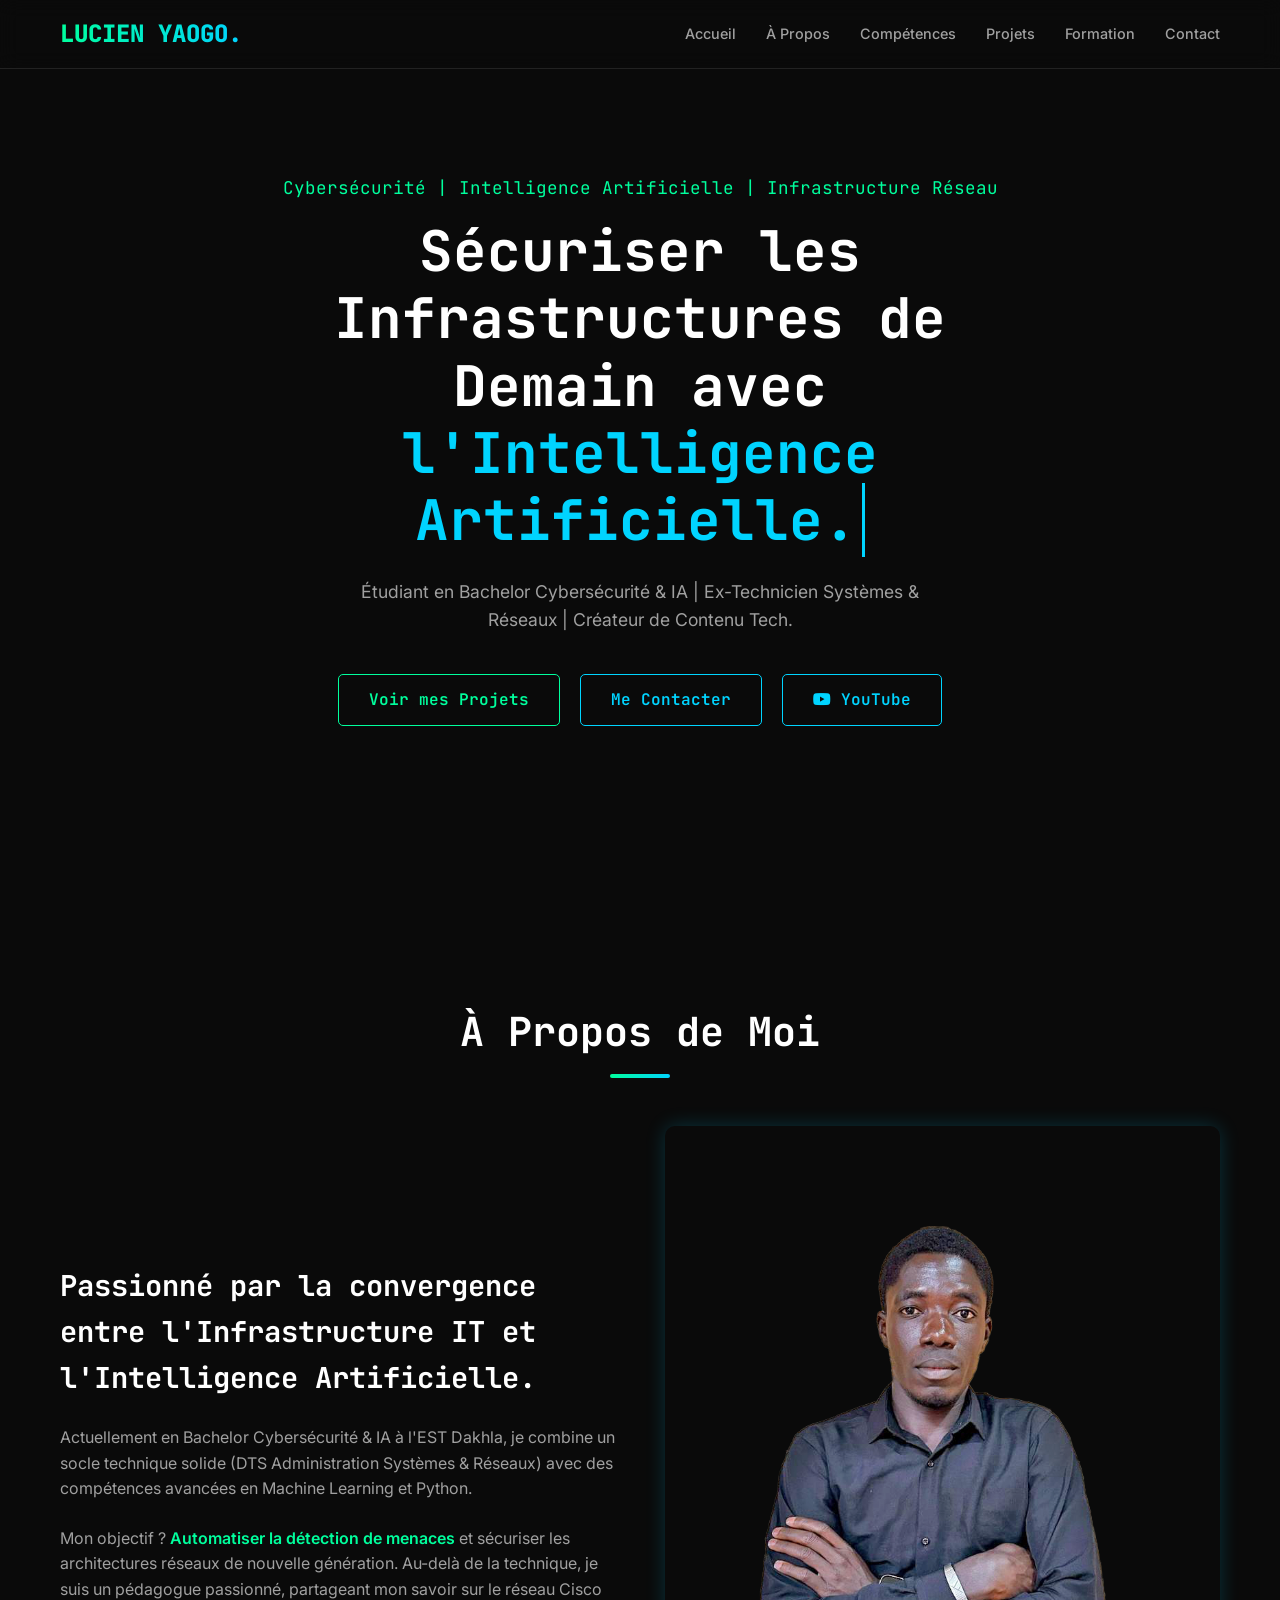
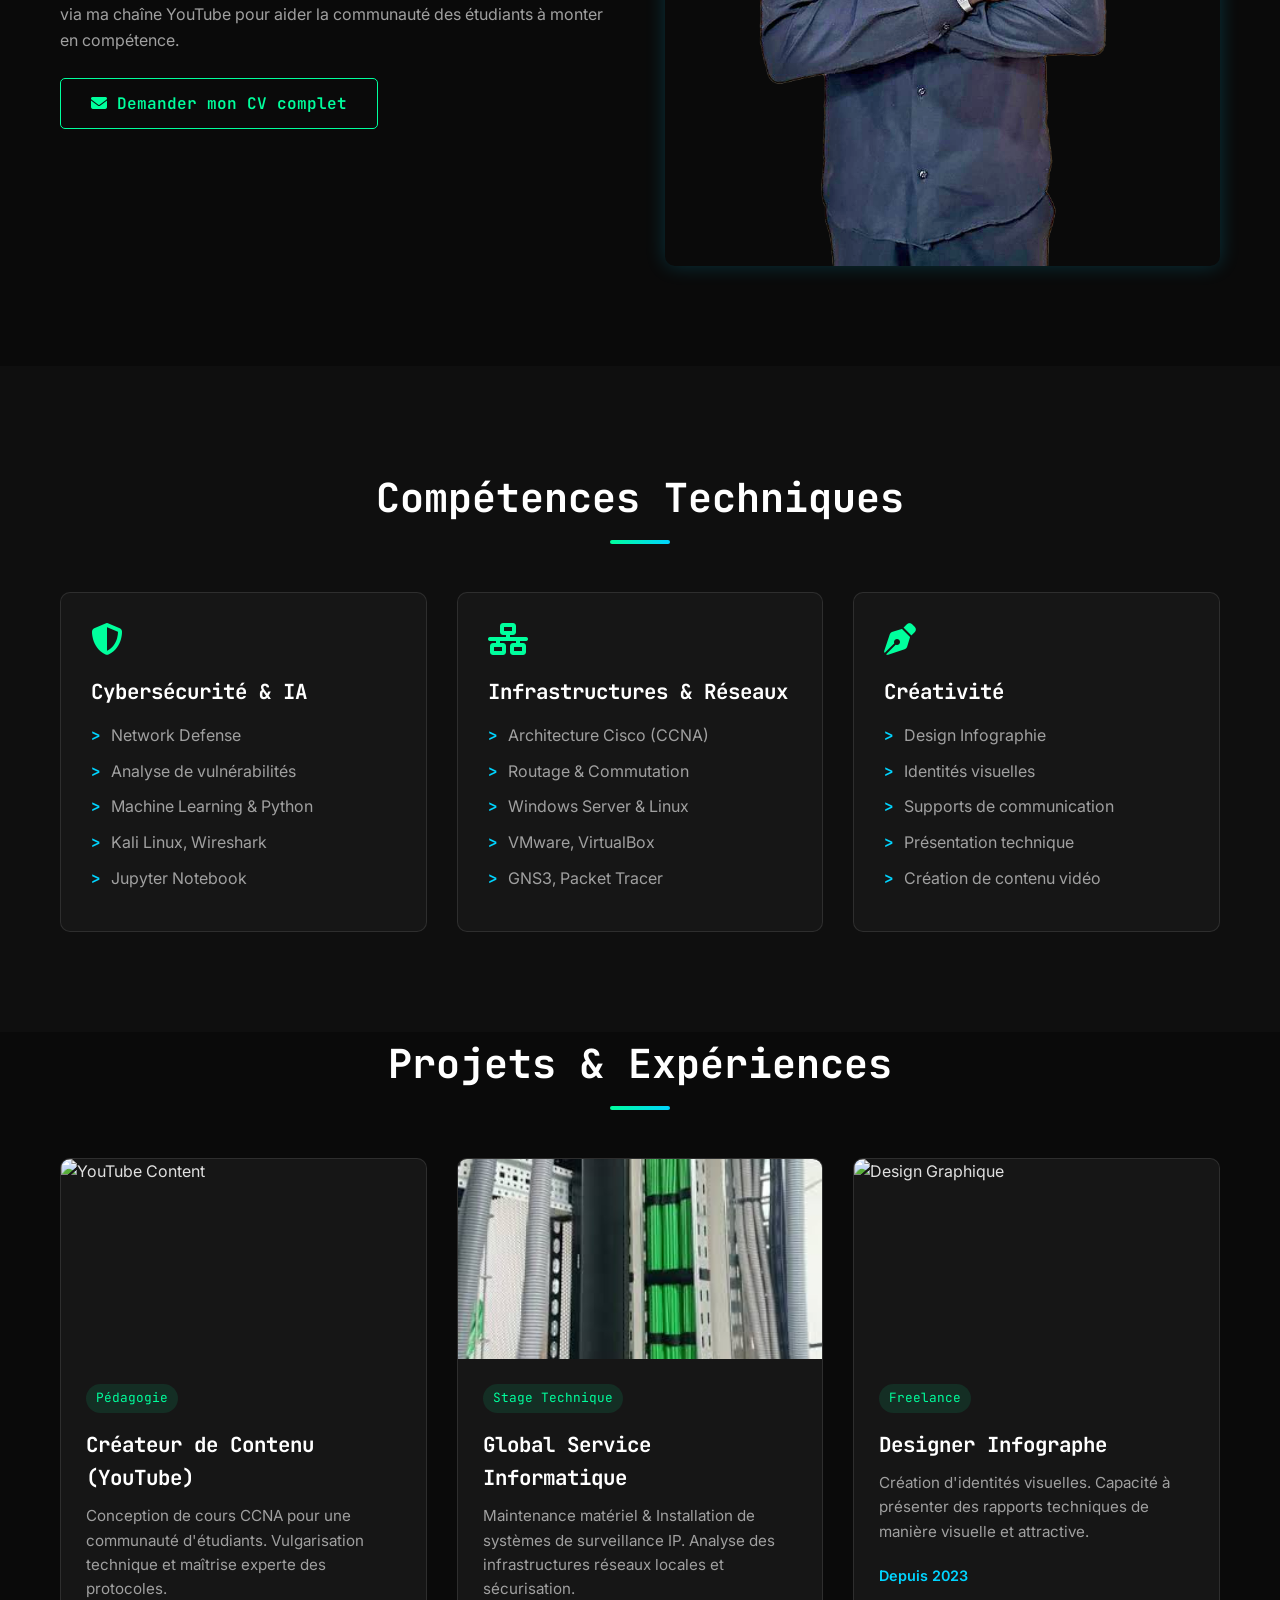
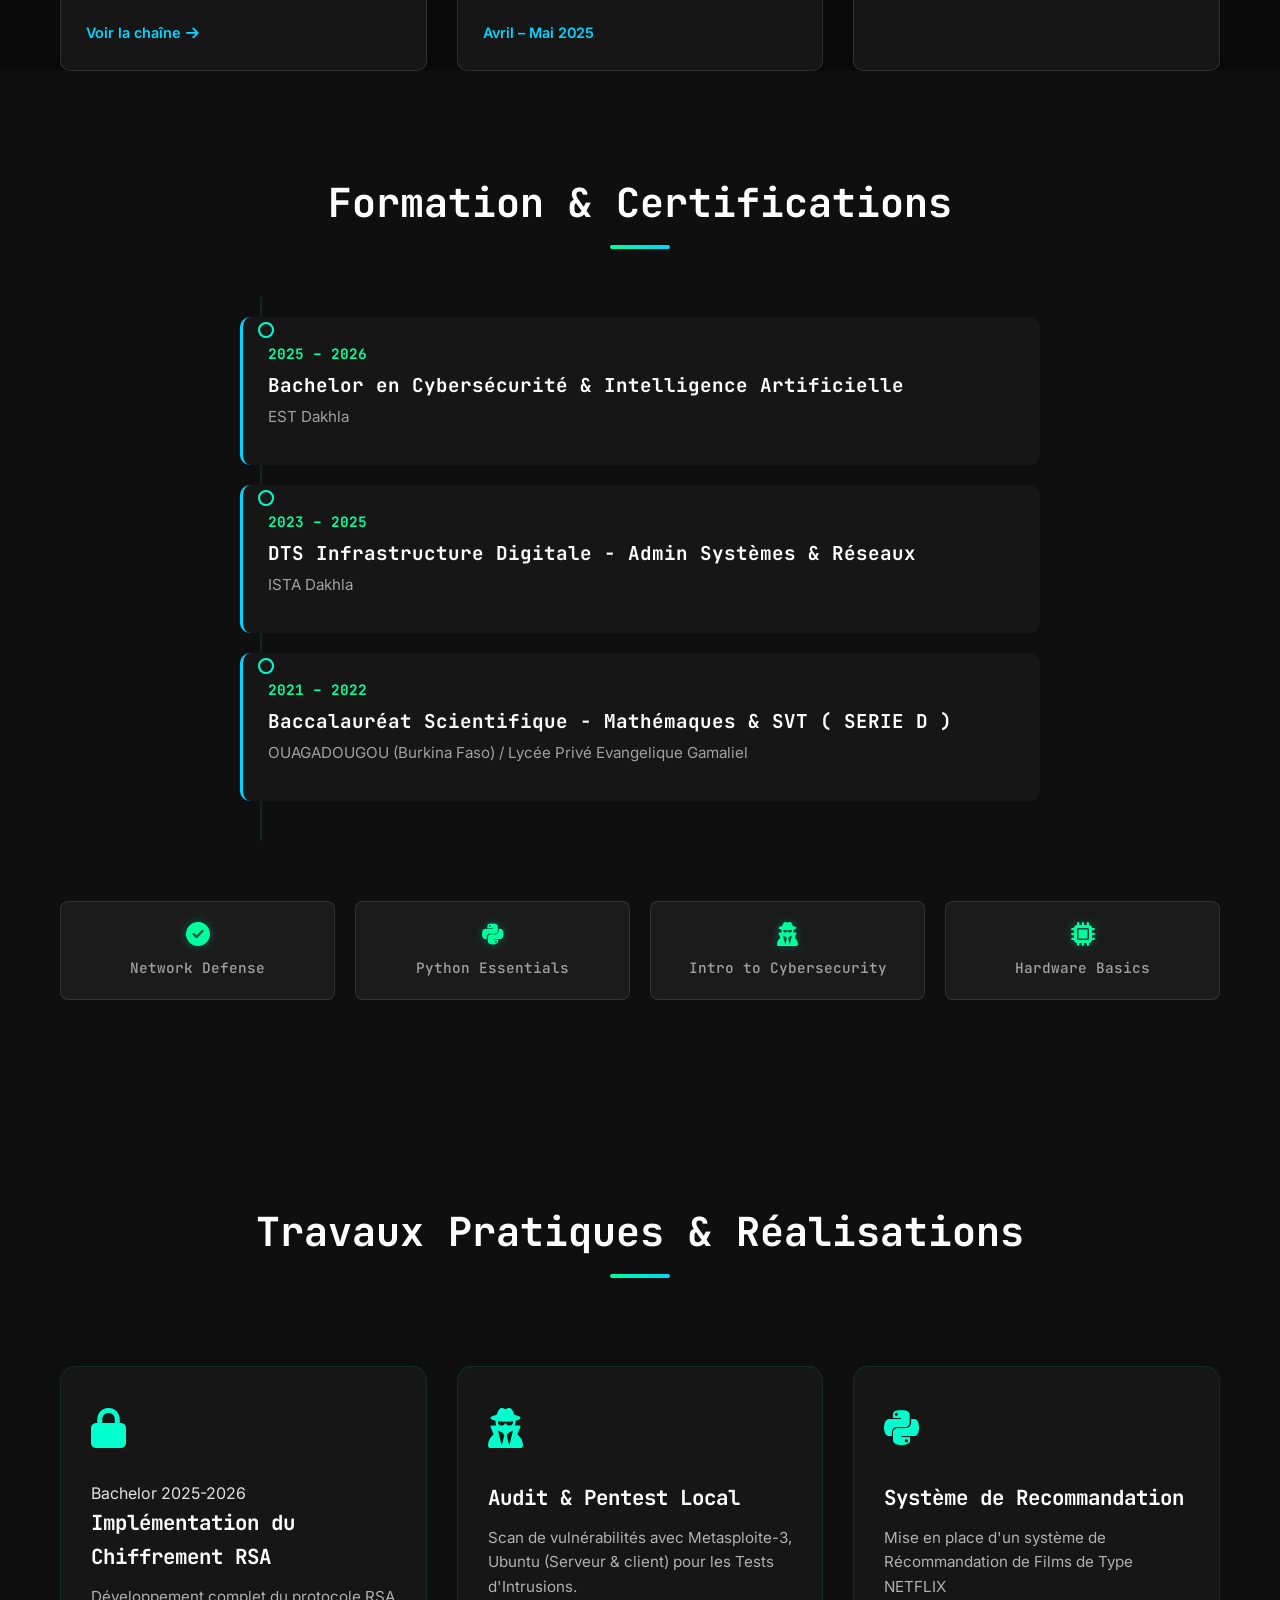
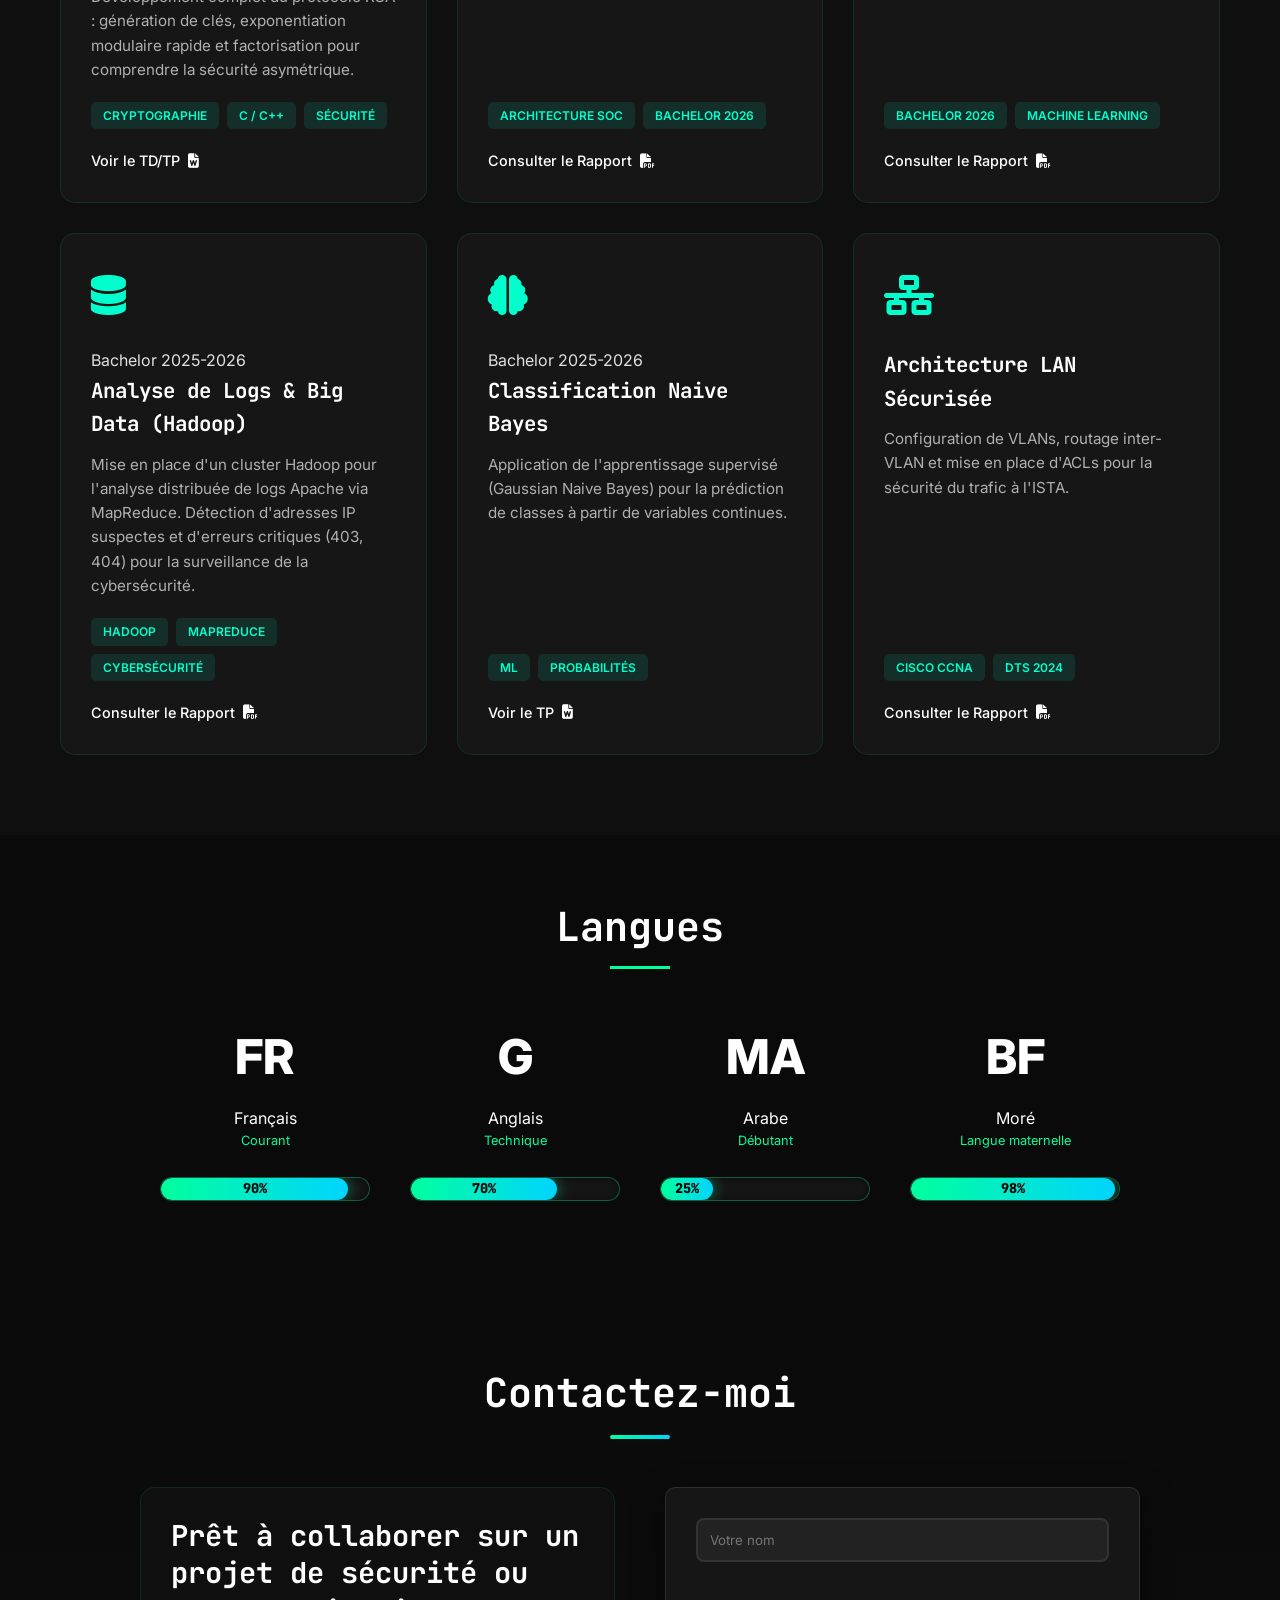
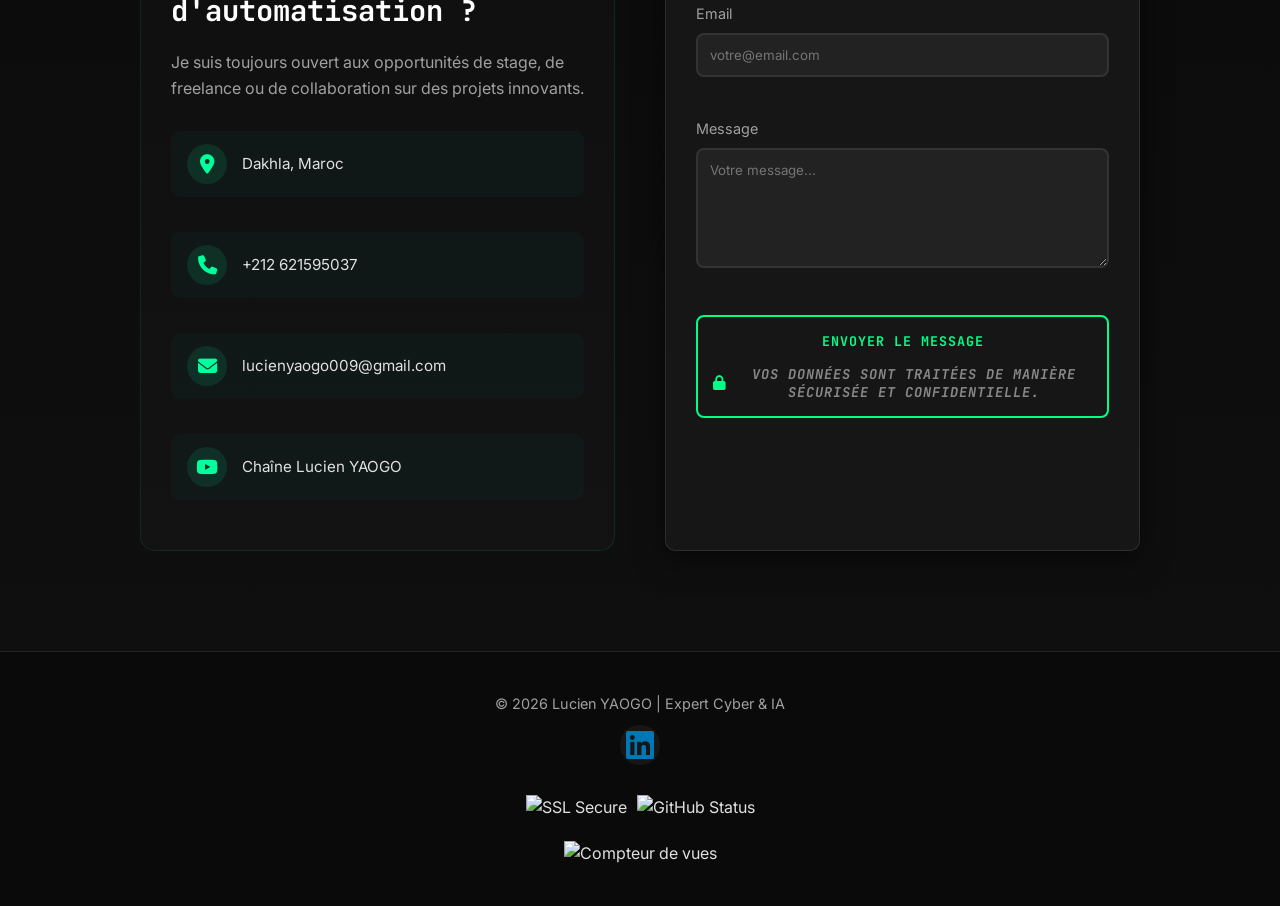
==== index.html @ c1b7de4f "Update index.html" ====
<!DOCTYPE html>
<html lang="fr">
<head>
    <meta charset="UTF-8">
    <meta name="viewport" content="width=device-width, initial-scale=1.0">

    <meta property="og:title" content="Lucien YAOGO | Expert Cybersécurité & IA">
    <meta property="og:description" content="Étudiant en Cybersécurité et IA. Découvrez mes compétences en administration réseaux et systèmes.">
    <meta property="og:image" content="https://l-yaogo.github.io/lucien-Portfolio/cvimg2.png">
    <meta property="og:url" content="https://l-yaogo.github.io/lucien-Portfolio/">
    <meta property="og:type" content="website">
    
    <meta name="twitter:card" content="summary_large_image">
    <meta name="twitter:title" content="Lucien YAOGO | Portfolio">
    <meta name="twitter:description" content="Futur expert en Cybersécurité et IA.">
    <meta name="twitter:image" content="https://l-yaogo.github.io/lucien-Portfolio/cvimg2.png">
    
    <title>Portfolio - Lucien YAOGO | Cybersécurité & IA</title>
    <link rel="icon" type="image/x-icon" href="favicon.png">
    <!-- Font Awesome for Icons -->
    <link rel="stylesheet" href="https://cdnjs.cloudflare.com/ajax/libs/font-awesome/6.4.0/css/all.min.css">
    <!-- Google Fonts -->
    <link href="https://fonts.googleapis.com/css2?family=JetBrains+Mono:wght@400;700&family=Inter:wght@300;400;600;800&display=swap" rel="stylesheet">
    <link href="https://unpkg.com/aos@2.3.1/dist/aos.css" rel="stylesheet">

    <link rel="stylesheet" href="style.css">

   
</head>
<body>

    <header>
        <div class="container">
            <nav>
                <div class="logo">LUCIEN YAOGO.</div>
                <ul class="nav-links" id="navLinks">
                    <li><a href="#hero">Accueil</a></li>
                    <li><a href="#about">À Propos</a></li>
                    <li><a href="#skills">Compétences</a></li>
                    <li><a href="#projects">Projets</a></li>
                    <li><a href="#education">Formation</a></li>
                    <li><a href="#contact">Contact</a></li>
                </ul>
                <div class="mobile-menu-btn" onclick="toggleMenu()">
                    <i class="fas fa-bars"></i>
                </div>
            </nav>
        </div>
    </header>

    <section id="hero">
        <div class="hero-content">
            <span class="hero-subtitle">Cybersécurité | Intelligence Artificielle | Infrastructure Réseau</span>
            <h1 class="hero-title">Sécuriser les Infrastructures de Demain avec <span class="typing-text" id="typing-text"></span></h1>
            <p class="hero-desc">
                Étudiant en Bachelor Cybersécurité & IA | Ex-Technicien Systèmes & Réseaux | Créateur de Contenu Tech.
            </p>
            <div class="hero-buttons">
                <a href="#projects" class="btn btn-primary">Voir mes Projets</a>
                <a href="#contact" class="btn btn-secondary">Me Contacter</a>
                <a href="https://www.youtube.com/channel/UCiHUF820hqL2Af09kVOhAoQ" target="_blank" class="btn btn-secondary"><i class="fab fa-youtube"></i> YouTube</a>
            </div>
        </div>
    </section>

    <section id="about">
        <div class="container">
            <h2 class="section-title">À Propos de Moi</h2>
            <div class="about-grid">
                <div class="about-text">
                    <h3>Passionné par la convergence entre l'Infrastructure IT et l'Intelligence Artificielle.</h3>
                    <p>
                        Actuellement en Bachelor Cybersécurité & IA à l'EST Dakhla, je combine un socle technique solide (DTS Administration Systèmes & Réseaux) avec des compétences avancées en Machine Learning et Python.
                    </p>
                    <p>
                        Mon objectif ? <span class="highlight">Automatiser la détection de menaces</span> et sécuriser les architectures réseaux de nouvelle génération. Au-delà de la technique, je suis un pédagogue passionné, partageant mon savoir sur le réseau Cisco via ma chaîne YouTube pour aider la communauté des étudiants à monter en compétence.
                    </p>
                    <a href="#contact" class="btn btn-primary">
                        <i class="fas fa-envelope"></i> Demander mon CV complet
                    </a>
                </div>
                <div class="about-img-container">
                    <img src="cvimg2.png" alt="Lucien YAOGO - Portrait Professionnel">
                </div>
            </div>
        </div>
    </section>

    <section id="skills">
        <div class="container">
            <h2 class="section-title">Compétences Techniques</h2>
            <div class="skills-grid">
                <div class="skill-card">
                    <i class="fas fa-shield-alt skill-icon"></i>
                    <h3>Cybersécurité & IA</h3>
                    <ul class="skill-list">
                        <li>Network Defense</li>
                        <li>Analyse de vulnérabilités</li>
                        <li>Machine Learning & Python</li>
                        <li>Kali Linux, Wireshark</li>
                        <li>Jupyter Notebook</li>
                    </ul>
                </div>
                <div class="skill-card">
                    <i class="fas fa-network-wired skill-icon"></i>
                    <h3>Infrastructures & Réseaux</h3>
                    <ul class="skill-list">
                        <li>Architecture Cisco (CCNA)</li>
                        <li>Routage & Commutation</li>
                        <li>Windows Server & Linux</li>
                        <li>VMware, VirtualBox</li>
                        <li>GNS3, Packet Tracer</li>
                    </ul>
                </div>
                <div class="skill-card">
                    <i class="fas fa-pen-nib skill-icon"></i>
                    <h3>Créativité</h3>
                    <ul class="skill-list">
                        <li>Design Infographie</li>
                        <li>Identités visuelles</li>
                        <li>Supports de communication</li>
                        <li>Présentation technique</li>
                        <li>Création de contenu vidéo</li>
                    </ul>
                </div>
            </div>
        </div>
    </section>

    <section id="projects">
        <div class="container">
            <h2 class="section-title">Projets & Expériences</h2>
            <div class="projects-grid">
                <div class="project-card">
                    <div class="project-img">
                        <img src="youtube_logo.png" alt="YouTube Content">
                    </div>
                    <div class="project-content">
                        <span class="project-tag">Pédagogie</span>
                        <h3>Créateur de Contenu (YouTube)</h3>
                        <p>Conception de cours CCNA pour une communauté d'étudiants. Vulgarisation technique et maîtrise experte des protocoles.</p>
                        <a href="https://www.youtube.com/channel/UCiHUF820hqL2Af09kVOhAoQ" target="_blank" class="project-link">Voir la chaîne <i class="fas fa-arrow-right"></i></a>
                    </div>
                </div>
                <div class="project-card">
                    <div class="project-img">
                        <img src="images.jpg" alt="Stage Technique">
                    </div>
                    <div class="project-content">
                        <span class="project-tag">Stage Technique</span>
                        <h3>Global Service Informatique</h3>
                        <p>Maintenance matériel & Installation de systèmes de surveillance IP. Analyse des infrastructures réseaux locales et sécurisation.</p>
                        <span class="project-link">Avril – Mai 2025</span>
                    </div>
                </div>
                <div class="project-card">
                    <div class="project-img">
                        <img src="https://image.qwenlm.ai/public_source/e5ba75ec-3247-4f2e-80d6-20a1c8b42a0f/1002c474e-488f-4ef8-a098-7fbcd1f7f394.png" alt="Design Graphique">
                    </div>
                    <div class="project-content">
                        <span class="project-tag">Freelance</span>
                        <h3>Designer Infographe</h3>
                        <p>Création d'identités visuelles. Capacité à présenter des rapports techniques de manière visuelle et attractive.</p>
                        <span class="project-link">Depuis 2023</span>
                    </div>
                </div>
            </div>
        </div>
    </section>

    <section id="education">
        <div class="container">
            <h2 class="section-title">Formation & Certifications</h2>
            
            <div class="timeline">
                <div class="timeline-item">
                    <span class="timeline-date">2025 – 2026</span>
                    <h3 class="timeline-title">Bachelor en Cybersécurité & Intelligence Artificielle</h3>
                    <p class="timeline-subtitle">EST Dakhla</p>
                </div>
                <div class="timeline-item">
                    <span class="timeline-date">2023 – 2025</span>
                    <h3 class="timeline-title">DTS Infrastructure Digitale - Admin Systèmes & Réseaux</h3>
                    <p class="timeline-subtitle">ISTA Dakhla</p>
                </div>
                <div class="timeline-item">
                    <span class="timeline-date">2021 – 2022</span>
                    <h3 class="timeline-title">Baccalauréat Scientifique - Mathémaques & SVT ( SERIE D )</h3>
                    <p class="timeline-subtitle">OUAGADOUGOU (Burkina Faso) / Lycée Privé Evangelique Gamaliel</p>
                </div>
            </div>

            <div class="certs-grid">
                <div class="cert-badge">
                    <i class="fas fa-check-circle"></i>
                    <span>Network Defense</span>
                </div>
                <div class="cert-badge">
                    <i class="fab fa-python"></i>
                    <span>Python Essentials</span>
                </div>
                <div class="cert-badge">
                    <i class="fas fa-user-secret"></i>
                    <span>Intro to Cybersecurity</span>
                </div>
                <div class="cert-badge">
                    <i class="fas fa-microchip"></i>
                    <span>Hardware Basics</span>
                </div>
            </div>
        </div>
    </section>

    <section id="academic-labs" class="section">
        <div class="container">
            <h2 class="section-title">Travaux Pratiques & Réalisations</h2>
            
            <div class="labs-grid">
                
                <div class="lab-card">
                    <div class="lab-icon"><i class="fas fa-lock"></i></div>
                    <div class="card-badge">Bachelor 2025-2026</div>
                    <h4>Implémentation du Chiffrement RSA</h4>
                    <p>Développement complet du protocole RSA : génération de clés, exponentiation modulaire rapide et factorisation pour comprendre la sécurité asymétrique.</p>
                    <div class="lab-tags">
                        <span class="tag">Cryptographie</span>
                        <span class="tag">C / C++</span>
                        <span class="tag">Sécurité</span>
                    </div>
                    <a href="RSA.docx" target="_blank" class="lab-btn">Voir le TD/TP <i class="fas fa-file-word"></i></a>
                </div>
        
                <div class="lab-card">
                    <div class="lab-icon">
                        <i class="fas fa-user-secret"></i>
                    </div>
                    <h4>Audit & Pentest Local</h4>
                    <p>Scan de vulnérabilités avec Metasploite-3, Ubuntu (Serveur & client) pour les Tests d'Intrusions.</p>
                    <div class="lab-tags">
                        <span class="tag">Architecture SOC</span>
                        <span class="tag">Bachelor 2026</span>
                    </div>
                    <a href="#" class="lab-btn">Consulter le Rapport <i class="fas fa-file-pdf"></i></a>
                </div>
    
                <div class="lab-card">
                    <div class="lab-icon">
                        <i class="fab fa-python"></i>
                    </div>
                    <h4>Système de Recommandation</h4>
                    <p>Mise en place d'un système de Récommandation de Films de Type NETFLIX</p>
                    <div class="lab-tags">
                        <span class="tag">Bachelor 2026 </span>
                        <span class="tag">Machine Learning</span>
                    </div>
                    <a href="#" class="lab-btn">Consulter le Rapport <i class="fas fa-file-pdf"></i></a>
                </div>
                
                 <div class="lab-card">
                    <div class="lab-icon">
                        <i class="fas fa-database"></i>
                    </div>
                     <div class="card-badge">Bachelor 2025-2026</div>
                    <h4>Analyse de Logs & Big Data (Hadoop)</h4>
                    <p>Mise en place d'un cluster Hadoop pour l'analyse distribuée de logs Apache via MapReduce. Détection d'adresses IP suspectes et d'erreurs critiques (403, 404) pour la surveillance de la cybersécurité.</p>
                    <div class="lab-tags">
                        <span class="tag">Hadoop</span>
                        <span class="tag">MapReduce</span>
                        <span class="tag">Cybersécurité</span>
                    </div>
                    <a href="TP_HADOOP.pdf" target="_blank" class="lab-btn">Consulter le Rapport <i class="fas fa-file-pdf"></i></a>
                </div>

                 <div class="lab-card">
                    <div class="lab-icon">
                        <i class="fas fa-brain"></i>
                    </div>
                    <div class="card-badge">Bachelor 2025-2026</div>
                    <h4>Classification Naive Bayes</h4>
                    <p>Application de l'apprentissage supervisé (Gaussian Naive Bayes) pour la prédiction de classes à partir de variables continues.</p>
                    <div class="lab-tags">
                        <span class="tag">ML</span>
                        <span class="tag">Probabilités</span>
                    </div>
                    <a href="ReponsesTP2.docx" target="_blank" class="lab-btn">Voir le TP <i class="fas fa-file-word"></i></a>
                </div>

                <div class="lab-card">
                    <div class="lab-icon">
                        <i class="fas fa-network-wired"></i>
                    </div>
                    <h4>Architecture LAN Sécurisée</h4>
                    <p>Configuration de VLANs, routage inter-VLAN et mise en place d'ACLs pour la sécurité du trafic à l'ISTA.</p>
                    <div class="lab-tags">
                        <span class="tag">Cisco CCNA</span>
                        <span class="tag">DTS 2024</span>
                    </div>
                    <a href="#" class="lab-btn">Consulter le Rapport <i class="fas fa-file-pdf"></i></a>
                </div>
        
            </div>
        </div>
    </section>

   <section id="languages" class="languages-section" style="padding: 60px 0; background: var(--bg-dark);">
    
        <div class="container" style="max-width: 1000px; margin: 0 auto; padding: 0 20px;">
            <div style="text-align: center; margin-bottom: 50px;">
                <h2 style="font-family: 'JetBrains Mono', monospace; color: #fff; font-size: 2.5rem; display: inline-block; position: relative; padding-bottom: 10px;">
                    Langues
                    <span style="display: block; width: 60px; height: 3px; background: #00ff9d; position: absolute; bottom: 0; left: 50%; transform: translateX(-50%);"></span>
                </h2>
            </div>
    
            <div class="languages-grid" style="display: grid; grid-template-columns: repeat(auto-fit, minmax(200px, 1fr)); gap: 40px; text-align: center; justify-items: center;">
                
                <div class="lang-item" style="width: 100%;">
                    <span style="font-size: 3rem; font-weight: 800; color: #fff; font-family: 'Inter', sans-serif;">FR</span>
                    <p style="color: #fff; margin-top: 10px; margin-bottom: 0;">Français</p>
                    <p style="color: #00ff9d; font-size: 0.8rem; margin-bottom: 10px;">Courant</p>
                    <div class="progress-container">
                        <div class="progress-bar" data-target="90%">
                            <span class="progress-number">90%</span>
                        </div>
                    </div>
                </div>
    
                <div class="lang-item" style="width: 100%;">
                    <span style="font-size: 3rem; font-weight: 800; color: #fff; font-family: 'Inter', sans-serif;">G</span>
                    <p style="color: #fff; margin-top: 10px; margin-bottom: 0;">Anglais</p>
                    <p style="color: #00ff9d; font-size: 0.8rem; margin-bottom: 10px;">Technique</p>
                    <div class="progress-container">
                        <div class="progress-bar" data-target="70%">
                            <span class="progress-number">70%</span>
                        </div>
                    </div>
                </div>
    
                <div class="lang-item" style="width: 100%;">
                    <span style="font-size: 3rem; font-weight: 800; color: #fff; font-family: 'Inter', sans-serif;">MA</span>
                    <p style="color: #fff; margin-top: 10px; margin-bottom: 0;">Arabe</p>
                    <p style="color: #00ff9d; font-size: 0.8rem; margin-bottom: 10px;">Débutant</p>
                    <div class="progress-container">
                        <div class="progress-bar" data-target="25%">
                            <span class="progress-number">25%</span>
                        </div>
                    </div>
                </div>
    
                <div class="lang-item" style="width: 100%;">
                    <span style="font-size: 3rem; font-weight: 800; color: #fff; font-family: 'Inter', sans-serif;">BF</span>
                    <p style="color: #fff; margin-top: 10px; margin-bottom: 0;">Moré</p>
                    <p style="color: #00ff9d; font-size: 0.8rem; margin-bottom: 10px;">Langue maternelle</p>
                    <div class="progress-container">
                        <div class="progress-bar" data-target="98%">
                            <span class="progress-number">98%</span>
                        </div>
                    </div>
                </div>
    
            </div>
        </div>
    </section>

    <section id="contact">
        <div class="container">
            <h2 class="section-title">Contactez-moi</h2>
            <div class="contact-container">
                <div class="contact-info">
                    <h3>Prêt à collaborer sur un projet de sécurité ou d'automatisation ?</h3>
                    <p style="color: var(--text-muted); margin-bottom: 20px;">
                        Je suis toujours ouvert aux opportunités de stage, de freelance ou de collaboration sur des projets innovants.
                    </p>
                    <div class="contact-details">
                        <div class="contact-item">
                            <i class="fas fa-map-marker-alt"></i>
                            <span>Dakhla, Maroc</span>
                        </div>
                        <a href="tel:+212621595037" class="contact-item" style="text-decoration: none;">
                            <i class="fas fa-phone"></i>
                            <span>+212 621595037</span>
                        </a>
                        <a href="mailto:lucienyaogo009@gmail.com" class="contact-item" style="text-decoration: none;">
                            <i class="fas fa-envelope"></i>
                            <span>lucienyaogo009@gmail.com</span>
                        </a>
                        <a href="https://www.youtube.com/channel/UCiHUF820hqL2Af09kVOhAoQ" target="_blank" class="contact-item" style="text-decoration: none;">
                            <i class="fab fa-youtube"></i>
                            <span>Chaîne Lucien YAOGO</span>
                        </a>
                    </div>
                </div>
                
                <!-- FORMULAIRE CORRIGÉ -->
                
                <form class="contact-form" id="contactForm" action="https://formsubmit.co/lucienyaogo009@gmail.com" method="POST">
                    
                    <input type="hidden" name="_next" value="https://l-yaogo.github.io/merci.html">
                    <input type="hidden" name="_subject" value="Nouveau message de ton Portfolio !">
                    
                    <!-- Status Messages -->
                    <div class="form-status" id="formStatus"></div>
                    <input type="hidden" name="_template" value="table">

                    <div class="form-group">
                        <input type="text" id="name" name="name" class="form-control" placeholder="Votre nom" required>
                    </div>

                    <div class="form-group">
                        <label for="email">Email</label>
                        <input type="email" id="email" name="email" class="form-control" placeholder="votre@email.com" required>
                    </div>
                    <div class="form-group">
                        <label for="message">Message</label>
                        <textarea id="message" name="message" class="form-control" placeholder="Votre message..." required></textarea>
                    </div>
                    <button type="submit" class="btn btn-primary btn-submit" id="submitBtn">
                        <span class="spinner" style="display:none;">⏳</span>
                        <span class="btn-text">Envoyer le message</span>
                        
                        <p class="security-note">
                            <i class="fas fa-lock"></i> Vos données sont traitées de manière sécurisée et confidentielle.
                        </p>
                    </button>
                    <!-- paramètres FormSubmit -->
                    <input type="hidden" name="_captcha" value="false">
                    <input type="hidden" name="_subject" value="Nouveau message depuis mon portfolio">
                    <input type="hidden" name="_template" value="table">
                </form>                
            </div>
        </div>
    </section>
    
    <footer style="padding: 40px 0; border-top: 1px solid var(--border); background: var(--bg-dark); text-align: center;">
        <div class="container">
            <p style="color: var(--text-muted); font-size: 0.9rem;">&copy; 2026 Lucien YAOGO | Expert Cyber & IA</p>

            <!-- <p style="color: rgba(255,255,255,0.7); font-size: 0.9rem; margin-bottom: 5px;">&copy; 2026 Lucien YAOGO | Expert Cyber & IA</p> -->

            <div class="social-links" style="margin-top: 10px; margin-bottom: 10px; text-align: center;">
                <a href="https://www.linkedin.com/in/lucien-yaogo-13d226" target="_blank" style="text-decoration: none;">
                    <i class="fab fa-linkedin" style="font-size: 2rem; color: #fff; transition: 0.3s; padding: 10px;"></i>
                </a>
            </div>

            <div class="badges" style="display: flex; gap: 10px; justify-content: center; align-items: center; margin-bottom: 10px;">
            </div>
            
            <div style="margin-top: 20px; display: flex; flex-direction: column; align-items: center; gap: 10px;">
                
                <div style="display: flex; gap: 10px; justify-content: center;">
                    <img src="https://img.shields.io/badge/Security-SSL_Secure-00ff9d?style=flat-square&logo=letsencrypt" alt="SSL Secure">
                    <img src="https://img.shields.io/badge/Status-Online-00d4ff?style=flat-square&logo=github" alt="GitHub Status">
                </div>
    
                <div style="margin-top: 10px;">
                    <img src="https://komarev.com/ghpvc/?username=ylucien13&color=00ff9d&style=flat-square&label=VISITES" alt="Compteur de vues">
                </div>
    
            </div>
        </div>
    </footer>
    <script src="script.js"></script>
    <script src="https://cdnjs.cloudflare.com/ajax/libs/vanilla-tilt/1.7.2/vanilla-tilt.min.js"></script>
       
</body>
</html>
---- style.css ----
:root {
            --bg-dark: #0a0a0a;
            --bg-card: #161616;
            --primary: #00ff9d;
            --secondary: #00d4ff;
            --text-main: #e0e0e0;
            --text-muted: #a0a0a0;
            --accent-gradient: linear-gradient(90deg, var(--primary), var(--secondary));
            --glass: rgba(22, 22, 22, 0.7);
            --border: rgba(255, 255, 255, 0.1);
        }

        * {
            margin: 0;
            padding: 0;
            box-sizing: border-box;
            scroll-behavior: smooth;
        }

        body {
            font-family: 'Inter', sans-serif;
            background-color: var(--bg-dark);
            color: var(--text-main);
            line-height: 1.6;
            overflow-x: hidden;
        }

        h1, h2, h3, h4 {
            font-family: 'JetBrains Mono', monospace;
            color: #fff;
        }

        a {
            text-decoration: none;
            color: inherit;
            transition: 0.3s;
        }

        ul {
            list-style: none;
        }

        .container {
            max-width: 1200px;
            margin: 0 auto;
            padding: 0 20px;
        }

        .section-title {
            text-align: center;
            font-size: 2.5rem;
            margin-bottom: 3rem;
            position: relative;
            display: inline-block;
            left: 50%;
            transform: translateX(-50%);
        }

        .section-title::after {
            content: '';
            display: block;
            width: 60px;
            height: 4px;
            background: var(--accent-gradient);
            margin: 10px auto 0;
            border-radius: 2px;
        }

        .btn {
            display: inline-block;
            padding: 12px 30px;
            border-radius: 5px;
            font-weight: 600;
            font-family: 'JetBrains Mono', monospace;
            cursor: pointer;
            transition: all 0.3s ease;
            border: 1px solid transparent;
        }

        .btn-primary {
            background: transparent;
            color: var(--primary);
            border-color: var(--primary);
        }

        .btn-primary:hover {
            background: var(--primary);
            color: var(--bg-dark);
            box-shadow: 0 0 15px rgba(0, 255, 157, 0.4);
        }

        .btn-secondary {
            background: transparent;
            color: var(--secondary);
            border-color: var(--secondary);
        }

        .btn-secondary:hover {
            background: var(--secondary);
            color: var(--bg-dark);
            box-shadow: 0 0 15px rgba(0, 212, 255, 0.4);
        }

        header {
            position: fixed;
            top: 0;
            width: 100%;
            background: rgba(10, 10, 10, 0.9);
            backdrop-filter: blur(10px);
            z-index: 1000;
            border-bottom: 1px solid var(--border);
            padding: 15px 0;
        }

        nav {
            display: flex;
            justify-content: space-between;
            align-items: center;
        }

        .logo {
            font-size: 1.5rem;
            font-weight: 800;
            font-family: 'JetBrains Mono', monospace;
            background: var(--accent-gradient);
            -webkit-background-clip: text;
            -webkit-text-fill-color: transparent;
        }

        .nav-links {
            display: flex;
            gap: 30px;
        }

        .nav-links a {
            font-size: 0.9rem;
            font-weight: 500;
            color: var(--text-muted);
        }

        .nav-links a:hover {
            color: var(--primary);
        }

        .mobile-menu-btn {
            display: none;
            font-size: 1.5rem;
            cursor: pointer;
        }

        #hero {
            height: 100vh;
            background: linear-gradient(rgba(10, 10, 10, 0.7), rgba(10, 10, 10, 0.9)), url('https://image.qwenlm.ai/public_source/e5ba75ec-3247-4f2e-80d6-20a1c8b42a0f/179429e9d-bfb5-426a-9f60-690ef22f90c7.png');
            background-size: cover;
            background-position: center;
            display: flex;
            align-items: center;
            justify-content: center;
            text-align: center;
            position: relative;
        }

        .hero-content {
            max-width: 800px;
            padding: 20px;
            z-index: 2;
        }

        .hero-subtitle {
            color: var(--primary);
            font-family: 'JetBrains Mono', monospace;
            font-size: 1.1rem;
            margin-bottom: 1rem;
            display: block;
        }

        .hero-title {
            font-size: 3.5rem;
            margin-bottom: 1.5rem;
            line-height: 1.2;
        }

        .typing-text {
            color: var(--secondary);
            border-right: 3px solid var(--secondary);
            padding-right: 5px;
            animation: blink 0.7s infinite;
        }

        @keyframes blink {
            50% { border-color: transparent; }
        }

        .hero-desc {
            font-size: 1.1rem;
            color: var(--text-muted);
            margin-bottom: 2.5rem;
            max-width: 600px;
            margin-left: auto;
            margin-right: auto;
        }

        .hero-buttons {
            display: flex;
            gap: 20px;
            justify-content: center;
            flex-wrap: wrap;
        }

        #about {
            padding: 100px 0;
            background: var(--bg-dark);
        }

        .about-grid {
            display: grid;
            grid-template-columns: 1fr 1fr;
            gap: 50px;
            align-items: center;
        }

        .about-img-container {
            position: relative;
            border-radius: 10px;
            overflow: hidden;
            box-shadow: 0 0 20px rgba(0, 212, 255, 0.2);
        }

        .about-img-container img {
            width: 100%;
            height: auto;
            display: block;
            transition: transform 0.5s;
        }

        .about-img-container:hover img {
            transform: scale(1.05);
        }

        .about-text h3 {
            font-size: 1.8rem;
            margin-bottom: 1.5rem;
            color: #fff;
        }

        .about-text p {
            color: var(--text-muted);
            margin-bottom: 1.5rem;
        }

        .highlight {
            color: var(--primary);
            font-weight: 600;
        }

        /* Animation de base */
        @keyframes fadeInUp {
            from {
                opacity: 0;
                transform: translateY(20px);
            }
            to {
                opacity: 1;
                transform: translateY(0);
            }
        }
        
        /* Application à chaque item avec un délai progressif */
        .timeline-item {
            opacity: 0; /* Caché au départ */
            animation: fadeInUp 0.6s ease forwards;
        }
        
        .timeline-item:nth-child(1) { animation-delay: 0.2s; }
        .timeline-item:nth-child(2) { animation-delay: 0.4s; }
        .timeline-item:nth-child(3) { animation-delay: 0.6s; }

        /* --- Conteneur Principal --- */
        .timeline {
            position: relative;
            max-width: 800px;
            margin: 40px auto;
            padding: 20px 0;
        }
        
        /* --- La ligne verticale centrale (ou latérale) --- */
        .timeline::before {
            content: '';
            position: absolute;
            left: 20px;
            top: 0;
            width: 2px;
            height: 100%;
            background: rgba(0, 255, 204, 0.1); /* Ligne discrète */
        }
        
        /* --- Chaque bloc d'étude --- */
        .timeline-item {
            position: relative;
            margin-bottom: 40px;
            padding-left: 60px; /* Espace pour la ligne et le point */
            transition: all 0.3s ease;
        }
        
        /* --- Le point sur la ligne --- */
        .timeline-item::after {
            content: '';
            position: absolute;
            left: 15px;
            top: 5px;
            width: 12px;
            height: 12px;
            background: #1a1a1a;
            border: 2px solid #00ffcc;
            border-radius: 50%;
            z-index: 2;
            transition: all 0.3s ease;
        }
        
        /* --- Styles des textes --- */
        .timeline-date {
            display: inline-block;
            color: #00ffcc;
            font-family: 'JetBrains Mono', monospace;
            font-size: 0.85rem;
            margin-bottom: 8px;
            font-weight: bold;
        }
        
        .timeline-title {
            font-size: 1.3rem;
            color: #fff;
            margin-bottom: 5px;
        }
        
        .timeline-subtitle {
            color: #888;
            font-size: 0.95rem;
        }
        
        /* --- EFFETS AU SURVOL (Hover) --- */
        
        .timeline-item:hover {
            transform: translateX(10px); /* Décalage fluide vers la droite */
        }
        
        .timeline-item:hover::after {
            background: #00ffcc;
            box-shadow: 0 0 15px #00ffcc; /* Le point s'illumine */
        }
        
        .timeline-item:hover .timeline-title {
            color: #00ffcc; /* Le titre change de couleur */
        }
        
        /* Ajout d'une bordure latérale néon au bloc (optionnel pour matcher tes images) */
        .timeline-item {
            background: rgba(255, 255, 255, 0.03);
            padding: 20px 20px 20px 60px;
            border-radius: 8px;
            border-left: 3px solid transparent;
        }
        
        .timeline-item:hover {
            border-left: 3px solid #00ffcc;
            background: rgba(0, 255, 204, 0.05);
        }

        #skills {
            padding: 100px 0;
            background: #0f0f0f;
        }

        .skills-grid {
            display: grid;
            grid-template-columns: repeat(auto-fit, minmax(300px, 1fr));
            gap: 30px;
        }

        .skill-card {
            background: var(--bg-card);
            padding: 30px;
            border-radius: 10px;
            border: 1px solid var(--border);
            transition: 0.3s;
            position: relative;
            overflow: hidden;
        }

        .skill-card::before {
            content: '';
            position: absolute;
            top: 0;
            left: 0;
            width: 100%;
            height: 3px;
            background: var(--accent-gradient);
            transform: scaleX(0);
            transform-origin: left;
            transition: transform 0.3s;
        }

        .skill-card:hover {
            transform: translateY(-5px);
            box-shadow: 0 10px 30px rgba(0, 0, 0, 0.5);
        }

        .skill-card:hover::before {
            transform: scaleX(1);
        }

        .skill-icon {
            font-size: 2rem;
            margin-bottom: 20px;
            color: var(--primary);
        }

        .skill-card h3 {
            margin-bottom: 15px;
            font-size: 1.3rem;
        }

        .skill-list li {
            margin-bottom: 10px;
            color: var(--text-muted);
            display: flex;
            align-items: center;
        }

        .skill-list li::before {
            content: '>';
            color: var(--secondary);
            margin-right: 10px;
            font-family: 'JetBrains Mono', monospace;
            font-weight: bold;
        }

        /* --- Grille des Certifications --- */
        .certs-grid {
            display: grid;
            grid-template-columns: repeat(auto-fit, minmax(200px, 1fr));
            gap: 20px;
            padding: 20px 0;
        }
        
        /* --- Style de chaque Badge --- */
        .cert-badge {
            background: rgba(255, 255, 255, 0.05); /* Fond sombre transparent */
            border: 1px solid rgba(0, 255, 204, 0.2); /* Bordure discrète au repos */
            border-radius: 12px;
            padding: 25px;
            text-align: center;
            transition: all 0.4s cubic-bezier(0.175, 0.885, 0.32, 1.275);
            cursor: default;
            position: relative;
            overflow: hidden;
        }
        
        /* --- Icônes des Badges --- */
        .cert-badge i {
            display: block;
            font-size: 2.5rem;
            color: #00ffcc; /* Ton vert néon */
            margin-bottom: 15px;
            transition: all 0.4s ease;
            filter: drop-shadow(0 0 5px rgba(0, 255, 204, 0.3));
        }
        
        /* --- Texte sous les Icônes --- */
        .cert-badge span {
            font-family: 'JetBrains Mono', monospace;
            font-size: 0.9rem;
            color: #fff;
            font-weight: 500;
        }
        
        /* --- EFFETS AU SURVOL (Hover) --- */
        
        .cert-badge:hover {
            background: rgba(0, 255, 204, 0.05);
            border-color: #00ffcc;
            transform: translateY(-10px); /* Soulèvement */
            box-shadow: 0 10px 30px rgba(0, 255, 204, 0.2);
        }
        
        .cert-badge:hover i {
            transform: scale(1.2) rotate(5deg); /* Zoom et légère rotation */
            color: #fff;
            filter: drop-shadow(0 0 15px #00ffcc); /* Éclat intense */
        }
        
        /* Animation de pulsation subtile sur l'icône Python spécifiquement */
        .cert-badge:hover .fa-python {
            animation: pulse 1.5s infinite;
        }
        
        @keyframes pulse {
            0% { transform: scale(1.2); }
            50% { transform: scale(1.3); }
            100% { transform: scale(1.2); }
        }

        .progress-container {
            width: 100%;
            height: 24px;
            background: rgba(255, 255, 255, 0.05);
            border-radius: 50px;
            margin-top: 15px;
            position: relative;
            border: 1px solid rgba(0, 255, 157, 0.3);
            overflow: hidden;
            box-shadow: inset 0 0 10px rgba(0,0,0,0.5);
        }

        /* --- SECTION LABS --- */
        #academic-labs {
            padding: 80px 0;
            background: #0f0f0f;
        }
        
        .labs-grid {
            display: grid;
            grid-template-columns: repeat(auto-fit, minmax(300px, 1fr));
            gap: 30px;
            margin-top: 40px;
        }
        
        .lab-card {
            background: rgba(255, 255, 255, 0.03);
            border: 1px solid rgba(0, 255, 204, 0.1);
            border-radius: 15px;
            padding: 30px;
            text-align: left;
            transition: all 0.4s cubic-bezier(0.175, 0.885, 0.32, 1.275);
            display: flex;
            flex-direction: column;
        }
        
        .lab-card:hover {
            transform: translateY(-12px);
            border-color: #00ffcc; /* Ton vert néon */
            background: rgba(0, 255, 204, 0.05);
            box-shadow: 0 15px 35px rgba(0, 255, 204, 0.15);
        }
        
        .lab-icon {
            font-size: 2.5rem;
            color: #00ffcc;
            margin-bottom: 20px;
        }
        
        .lab-card h4 {
            color: #fff;
            font-size: 1.3rem;
            margin-bottom: 12px;
        }
        
        .lab-card p {
            color: #b0b0b0;
            font-size: 0.95rem;
            line-height: 1.6;
            margin-bottom: 20px;
            flex-grow: 1;
        }
        
        .lab-tags {
            display: flex;
            gap: 8px;
            margin-bottom: 20px;
            flex-wrap: wrap;
        }
        
        .tag {
            background: rgba(0, 255, 204, 0.1);
            color: #00ffcc;
            padding: 4px 12px;
            border-radius: 5px;
            font-size: 0.75rem;
            font-weight: 600;
            text-transform: uppercase;
        }
        
        .lab-btn {
            display: inline-flex;
            align-items: center;
            gap: 8px;
            color: #fff;
            text-decoration: none;
            font-weight: 500;
            font-size: 0.9rem;
            transition: 0.3s;
        }
        
        .lab-btn:hover {
            color: #00ffcc;
            gap: 12px;
        }

        /* Style du conteneur de formulaire */
        form {
            background: #1a1a1a;
            padding: 30px;
            border-radius: 15px;
            border: 1px solid #333;
            box-shadow: 0 10px 30px rgba(0, 0, 0, 0.5);
        }
        
        /* Champs de saisie */
        input, textarea {
            width: 100%;
            background: #222 !important;
            border: 2px solid #333 !important;
            border-radius: 8px !important;
            color: #fff !important;
            padding: 12px !important;
            margin-bottom: 20px;
            transition: all 0.3s ease;
        }
        
        /* Effet au clic (Focus) - Très dynamique */
        input:focus, textarea:focus {
            border-color: #00ff88 !important; /* Le vert fluo de votre bouton */
            box-shadow: 0 0 15px rgba(0, 255, 136, 0.3);
            outline: none;
            transform: translateY(-2px);
        }
        
        /* Le bouton "Envoyer" stylisé */
        button[type="submit"] {
            width: 100%;
            background: transparent;
            border: 2px solid #00ff88;
            color: #00ff88;
            padding: 15px;
            border-radius: 8px;
            font-weight: bold;
            text-transform: uppercase;
            letter-spacing: 1px;
            cursor: pointer;
            transition: all 0.4s;
        }
        
        /* Animation au survol du bouton */
        button[type="submit"]:hover {
            background: #00ff88;
            color: #111;
            box-shadow: 0 0 25px rgba(0, 255, 136, 0.5);
        }

        .security-note {
            font-size: 0.85rem;
            color: #888; /* Gris discret */
            text-align: center;
            margin-top: 15px;
            font-style: italic;
            display: flex;
            align-items: center;
            justify-content: center;
            gap: 8px;
        }
        
        .security-note i {
            color: #00ff88; /* Le vert fluo de votre bouton pour rappeler la sécurité active */
            font-size: 0.9rem;
        }

        .progress-bar {
            height: 100%;
            background: linear-gradient(90deg, #00ff9d, #00d4ff);
            border-radius: 50px;
            display: flex;
            align-items: center;
            justify-content: center;
            box-shadow: 0 0 15px rgba(0, 255, 157, 0.5);
            width: 0%; /* Départ à 0 pour l'animation */
            transition: width 2s cubic-bezier(0.1, 0.5, 0.2, 1);
            position: relative;
        }

        .progress-number {
            color: #000;
            font-weight: 800;
            font-family: 'JetBrains Mono', monospace;
            font-size: 0.85rem;
            z-index: 2;
        }

        /* Effet de balayage lumineux */
        .progress-bar::after {
            content: '';
            position: absolute;
            top: 0; left: -100%;
            width: 100%; height: 100%;
            background: linear-gradient(90deg, transparent, rgba(255,255,255,0.3), transparent);
            animation: shine 3s infinite;
        }

        @keyframes shine {
            to { left: 100%; }
        }

        /* === CSS POUR L'ICÔNE LINKEDIN BLEU OFFICIEL AVEC EFFET NÉON === */

        /* Style par défaut (Bleu LinkedIn officiel) */
        /* Couleur LinkedIn par défaut */
        .fa-linkedin {
            color: #0077b5 !important;
        }
        
        /* Optionnel : effet au survol */
        .fa-linkedin:hover {
            color: #00a0dc !important; /* Un bleu plus clair quand on passe la souris */
            transform: scale(1.1);
            transition: 0.3s;
        }

        .projects-grid {
            display: grid;
            grid-template-columns: repeat(auto-fit, minmax(320px, 1fr));
            gap: 30px;
        }

        .project-card {
            background: var(--bg-card);
            border-radius: 10px;
            overflow: hidden;
            border: 1px solid var(--border);
            transition: 0.3s;
        }

        .project-card:hover {
            transform: translateY(-5px);
            border-color: var(--primary);
        }

        .project-img {
            height: 200px;
            overflow: hidden;
        }

        .project-img img {
            width: 100%;
            height: 100%;
            object-fit: cover;
            transition: transform 0.5s;
        }

        .project-card:hover .project-img img {
            transform: scale(1.1);
        }

        .project-content {
            padding: 25px;
        }

        .project-tag {
            display: inline-block;
            font-size: 0.8rem;
            padding: 4px 10px;
            border-radius: 20px;
            background: rgba(0, 255, 157, 0.1);
            color: var(--primary);
            margin-bottom: 15px;
            font-family: 'JetBrains Mono', monospace;
        }

        .project-content h3 {
            margin-bottom: 10px;
            font-size: 1.3rem;
        }

        .project-content p {
            color: var(--text-muted);
            font-size: 0.95rem;
            margin-bottom: 20px;
        }

        .project-link {
            color: var(--secondary);
            font-weight: 600;
            font-size: 0.9rem;
            display: flex;
            align-items: center;
            gap: 5px;
        }

        .project-link:hover {
            text-decoration: underline;
        }

        #education {
            padding: 100px 0;
            background: #0f0f0f;
        }

        .timeline {
            position: relative;
            max-width: 800px;
            margin: 0 auto;
        }

        .timeline-item {
            background: var(--bg-card);
            padding: 25px;
            border-radius: 10px;
            margin-bottom: 20px;
            border-left: 3px solid var(--secondary);
            position: relative;
        }

        .timeline-date {
            font-family: 'JetBrains Mono', monospace;
            color: var(--primary);
            font-size: 0.9rem;
            margin-bottom: 5px;
            display: block;
        }

        .timeline-title {
            font-size: 1.2rem;
            margin-bottom: 5px;
            color: #fff;
        }

        .timeline-subtitle {
            color: var(--text-muted);
            font-size: 0.95rem;
            margin-bottom: 10px;
        }

        .certs-grid {
            display: grid;
            grid-template-columns: repeat(auto-fit, minmax(200px, 1fr));
            gap: 20px;
            margin-top: 40px;
        }

        .cert-badge {
            background: rgba(255, 255, 255, 0.05);
            padding: 20px;
            border-radius: 8px;
            text-align: center;
            border: 1px solid var(--border);
        }

        .cert-badge i {
            color: var(--primary);
            font-size: 1.5rem;
            margin-bottom: 10px;
        }

        .cert-badge span {
            display: block;
            font-size: 0.9rem;
            color: var(--text-muted);
        }

        /* --- Conteneur principal des informations --- */
        .contact-info {
            padding: 30px;
            background: rgba(255, 255, 255, 0.02);
            border-radius: 15px;
            border: 1px solid rgba(0, 255, 204, 0.1);
        }
        
        .contact-info h3 {
            font-size: 1.8rem;
            color: #fff;
            margin-bottom: 15px;
            line-height: 1.3;
        }
        
        /* --- Liste des détails de contact --- */
        .contact-details {
            display: flex;
            flex-direction: column;
            gap: 15px;
            margin-top: 25px;
        }
        
        /* --- Chaque ligne de contact --- */
        .contact-item {
            display: flex;
            align-items: center;
            gap: 15px;
            padding: 12px 15px;
            background: rgba(0, 255, 204, 0.03);
            border-radius: 10px;
            border: 1px solid transparent;
            transition: all 0.3s cubic-bezier(0.4, 0, 0.2, 1);
        }
        
        /* --- Icônes --- */
        .contact-item i {
            width: 35px;
            height: 35px;
            display: flex;
            align-items: center;
            justify-content: center;
            background: rgba(0, 255, 204, 0.1);
            color: #00ffcc; /* Vert néon */
            border-radius: 50%;
            font-size: 1rem;
            transition: all 0.3s ease;
        }
        
        /* --- Texte des contacts --- */
        .contact-item span {
            color: #e0e0e0;
            font-size: 0.95rem;
            font-family: 'Inter', sans-serif;
        }
        
        /* --- EFFETS AU SURVOL (Hover) --- */
        
        .contact-item:hover {
            background: rgba(0, 255, 204, 0.08);
            border-color: #00ffcc;
            transform: translateX(8px); /* Petit décalage vers la droite */
            cursor: pointer;
        }
        
        .contact-item:hover i {
            background: #00ffcc;
            color: #1a1a1a;
            box-shadow: 0 0 15px rgba(0, 255, 204, 0.6);
        }
        
        .contact-item:hover span {
            color: #fff;
            font-weight: 500;
        }

        #languages {
            padding: 60px 0;
            background: var(--bg-dark);
            text-align: center;
        }

        .lang-grid {
            display: flex;
            justify-content: center;
            gap: 40px;
            flex-wrap: wrap;
            margin-top: 30px;
        }

        .lang-item {
            display: flex;
            flex-direction: column;
            align-items: center;
        }

        .flag {
            font-size: 2.5rem;
            margin-bottom: 10px;
        }

        .lang-name {
            font-weight: 600;
            color: #fff;
        }

        .lang-level {
            font-size: 0.85rem;
            color: var(--primary);
            font-family: 'JetBrains Mono', monospace;
        }

        #contact {
            padding: 100px 0;
            background: linear-gradient(to top, #0f0f0f, var(--bg-dark));
        }

        .contact-container {
            display: grid;
            grid-template-columns: 1fr 1fr;
            gap: 50px;
            max-width: 1000px;
            margin: 0 auto;
        }

        .contact-info h3 {
            font-size: 1.8rem;
            margin-bottom: 20px;
        }

        .contact-details {
            margin-top: 30px;
        }

        .contact-item {
            display: flex;
            align-items: center;
            margin-bottom: 20px;
            gap: 15px;
        }

        .contact-item i {
            width: 40px;
            height: 40px;
            background: rgba(0, 255, 157, 0.1);
            color: var(--primary);
            border-radius: 50%;
            display: flex;
            align-items: center;
            justify-content: center;
            font-size: 1.2rem;
        }

        .contact-form {
            background: var(--bg-card);
            padding: 30px;
            border-radius: 10px;
            border: 1px solid var(--border);
        }

        .form-group {
            margin-bottom: 20px;
        }

        .form-group label {
            display: block;
            margin-bottom: 8px;
            color: var(--text-muted);
            font-size: 0.9rem;
        }

        .form-control {
            width: 100%;
            padding: 12px;
            background: rgba(255, 255, 255, 0.05);
            border: 1px solid var(--border);
            border-radius: 5px;
            color: #fff;
            font-family: 'Inter', sans-serif;
        }

        .form-control:focus {
            outline: none;
            border-color: var(--primary);
        }

        textarea.form-control {
            resize: vertical;
            height: 120px;
        }

        .form-status {
            padding: 15px;
            border-radius: 5px;
            margin-bottom: 20px;
            display: none;
            font-family: 'JetBrains Mono', monospace;
            font-size: 0.9rem;
        }

        .form-status.success {
            display: block;
            background: rgba(0, 255, 157, 0.1);
            color: var(--primary);
            border: 1px solid var(--primary);
        }

        .form-status.error {
            display: block;
            background: rgba(255, 82, 82, 0.1);
            color: #ff5252;
            border: 1px solid #ff5252;
        }

        .btn-submit {
            width: 100%;
            position: relative;
        }

        .btn-submit:disabled {
            opacity: 0.6;
            cursor: not-allowed;
        }

        .btn-submit .spinner {
            display: none;
            width: 16px;
            height: 16px;
            border: 2px solid rgba(255,255,255,0.3);
            border-top-color: #fff;
            border-radius: 50%;
            animation: spin 0.8s linear infinite;
            margin-right: 8px;
            vertical-align: middle;
        }

        .btn-submit.loading .spinner {
            display: inline-block;
        }

        .btn-submit.loading .btn-text {
            opacity: 0.8;
        }

        @keyframes spin {
            to { transform: rotate(360deg); }
        }

        footer {
            background: #050505;
            padding: 40px 0;
            text-align: center;
            border-top: 1px solid var(--border);
        }

        .social-links {
            display: flex;
            justify-content: center;
            gap: 20px;
            margin-bottom: 20px;
        }

        .social-links a {
            width: 40px;
            height: 40px;
            border-radius: 50%;
            background: rgba(255, 255, 255, 0.05);
            display: flex;
            align-items: center;
            justify-content: center;
            color: var(--text-muted);
            transition: 0.3s;
        }

        .social-links a:hover {
            background: var(--primary);
            color: var(--bg-dark);
            transform: translateY(-3px);
        }

        .copyright {
            color: var(--text-muted);
            font-size: 0.9rem;
        }

        @media (max-width: 768px) {
            .nav-links {
                display: none;
                position: absolute;
                top: 70px;
                left: 0;
                width: 100%;
                background: var(--bg-card);
                flex-direction: column;
                padding: 20px;
                text-align: center;
                border-bottom: 1px solid var(--border);
            }

            .nav-links.active {
                display: flex;
            }

            .mobile-menu-btn {
                display: block;
            }

            .hero-title {
                font-size: 2.2rem;
            }

            .about-grid, .contact-container {
                grid-template-columns: 1fr;
            }

            .about-img-container {
                order: -1;
            }
        }
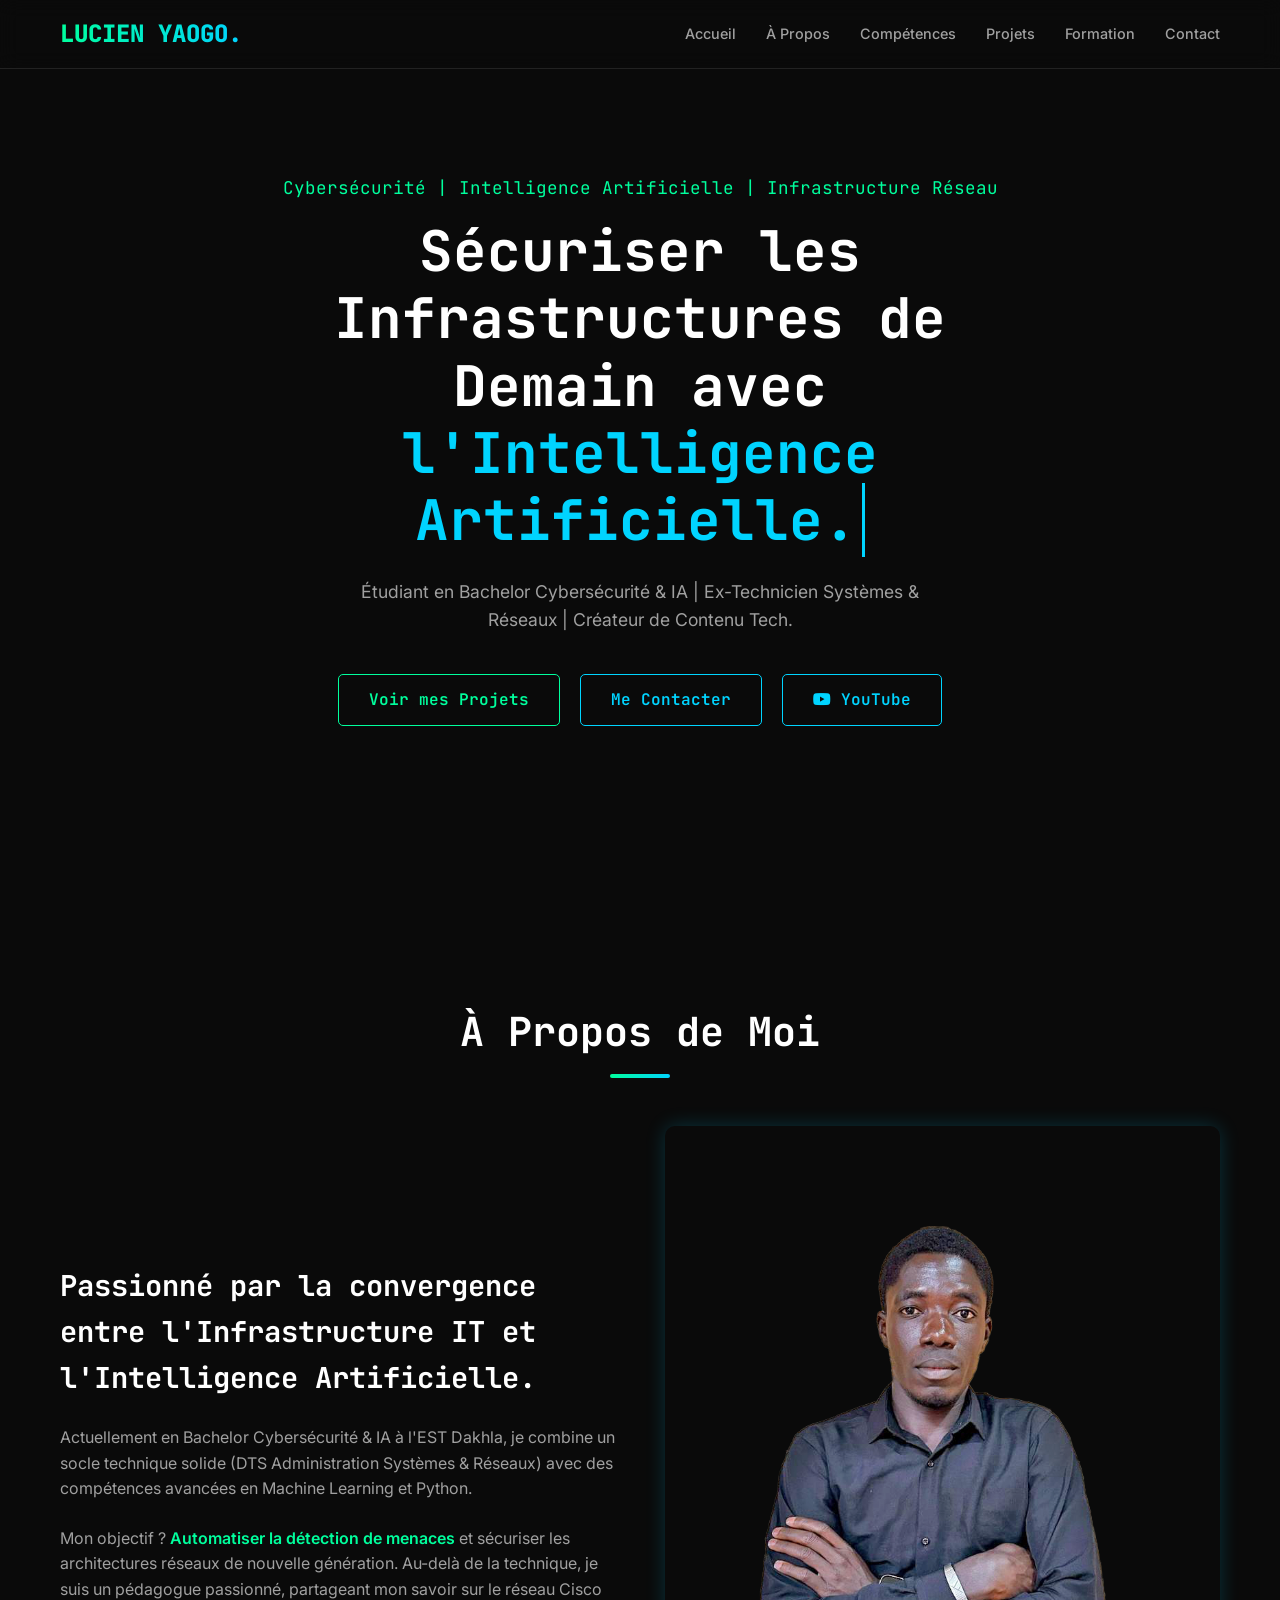
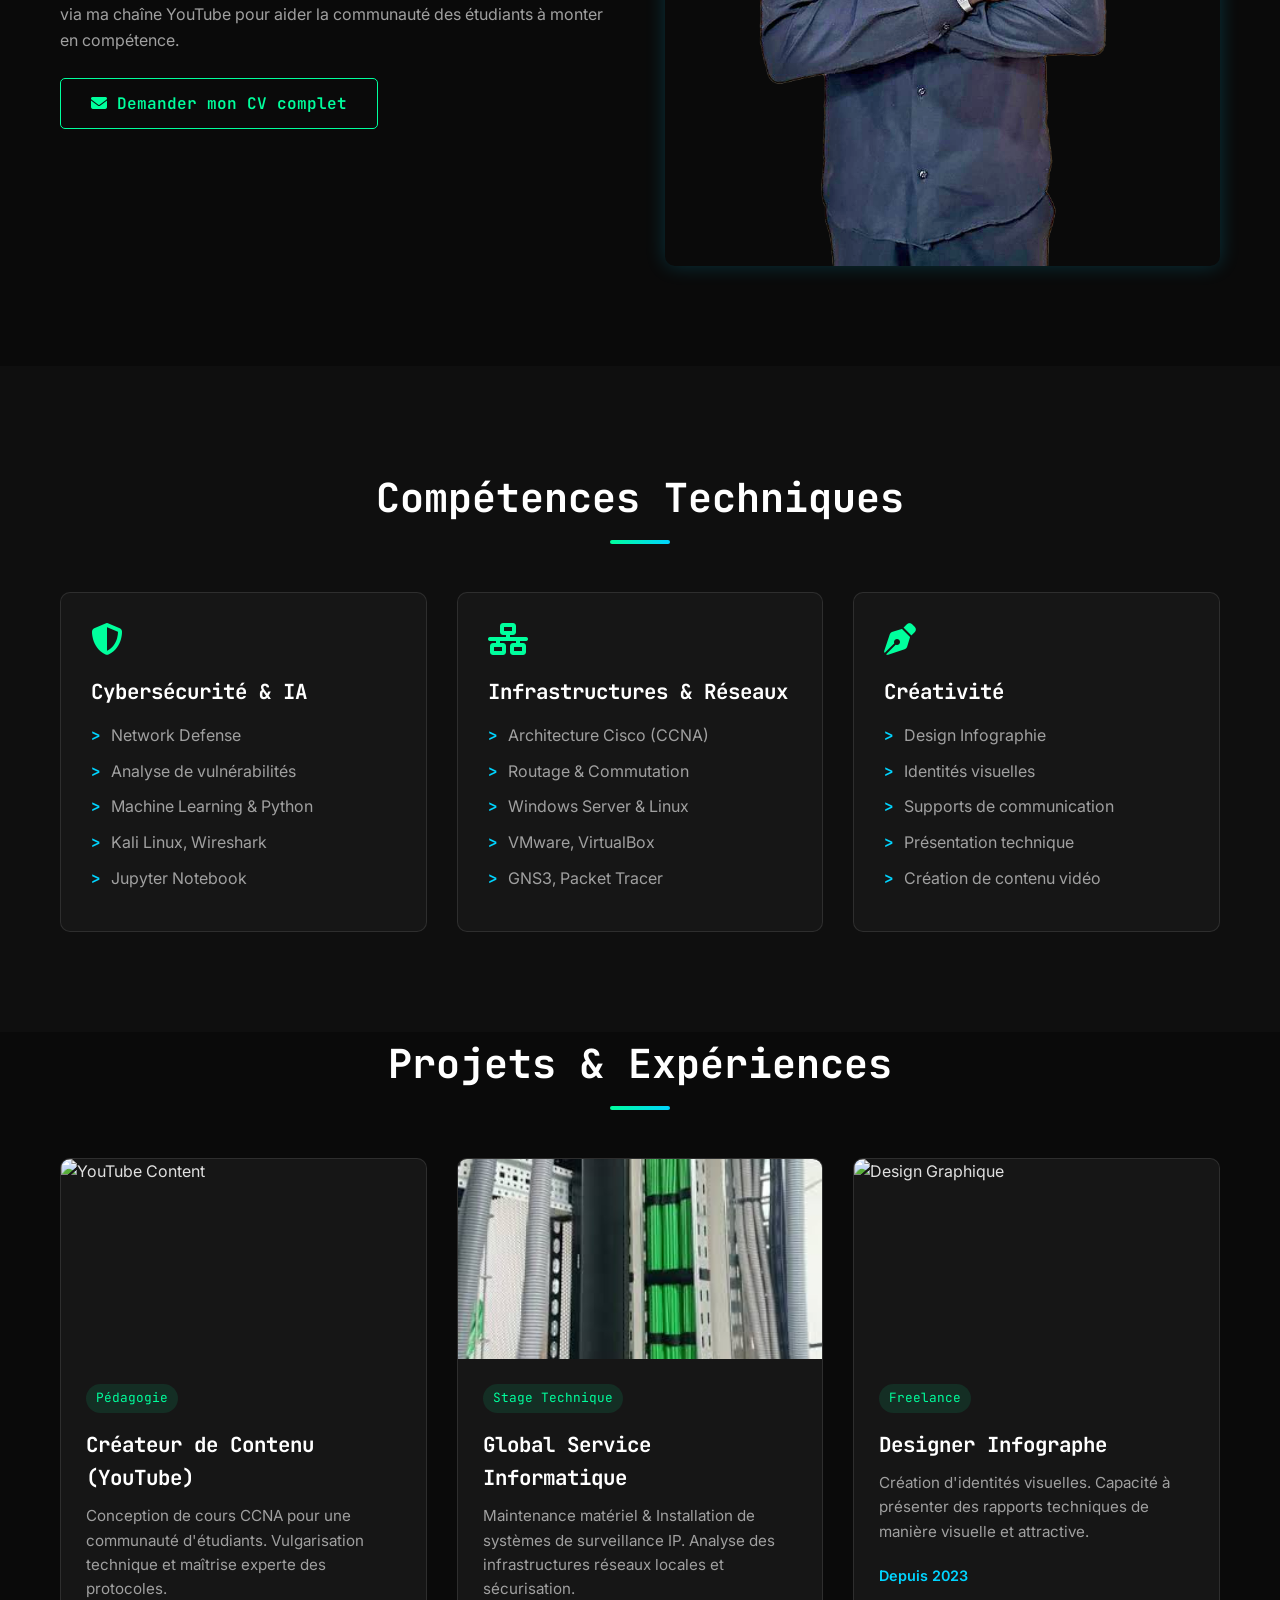
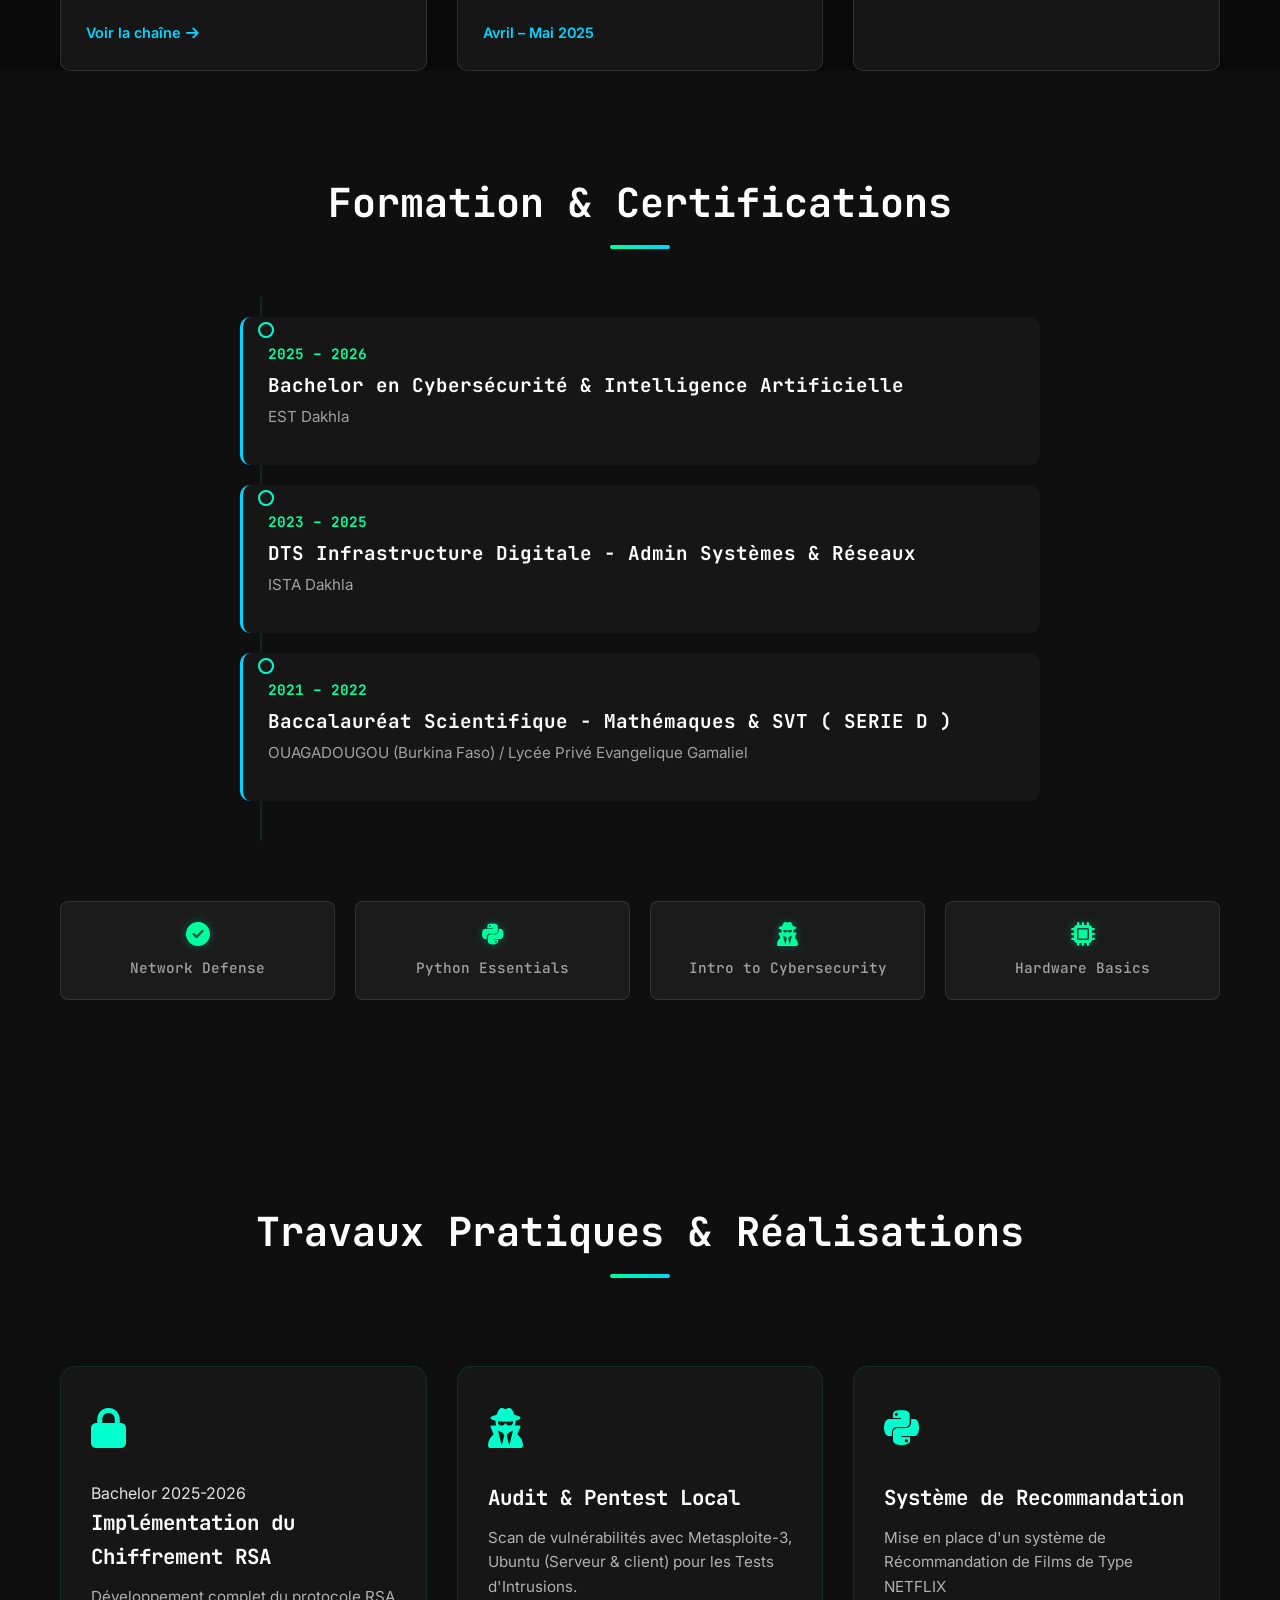
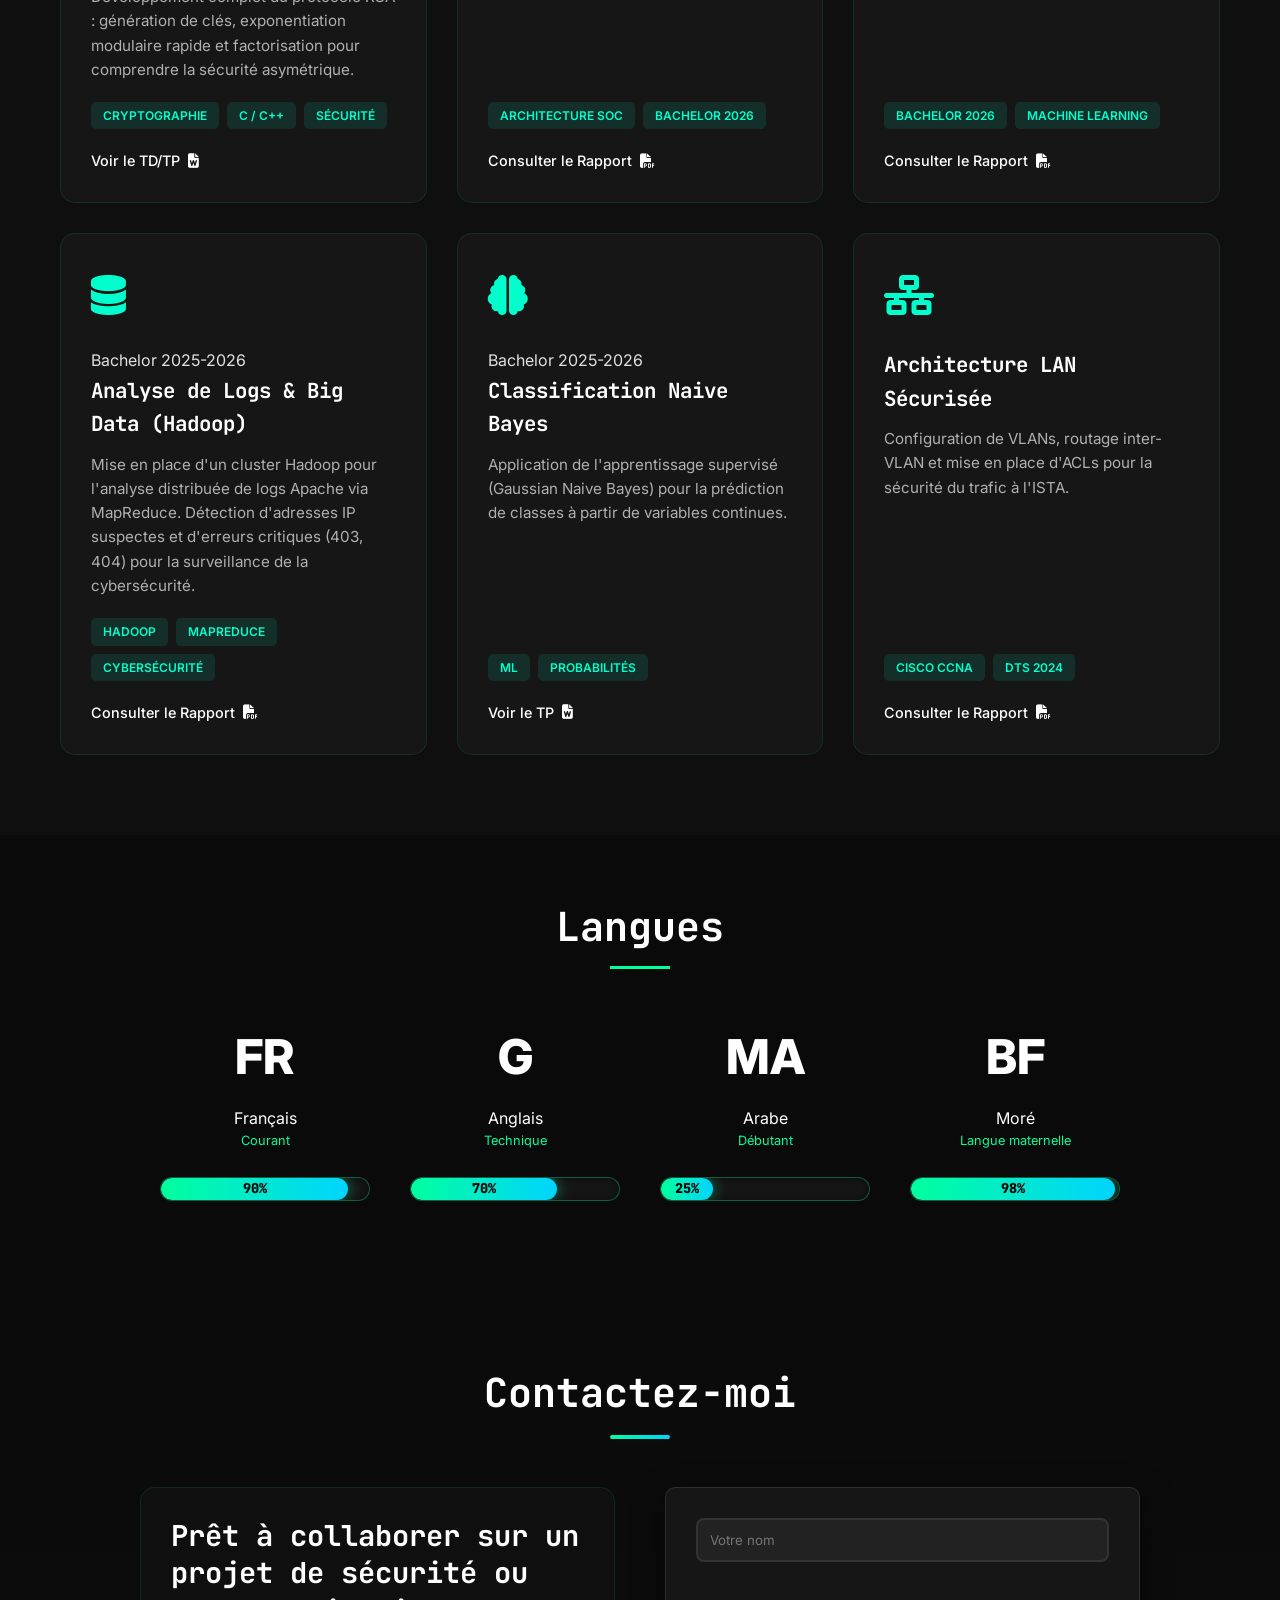
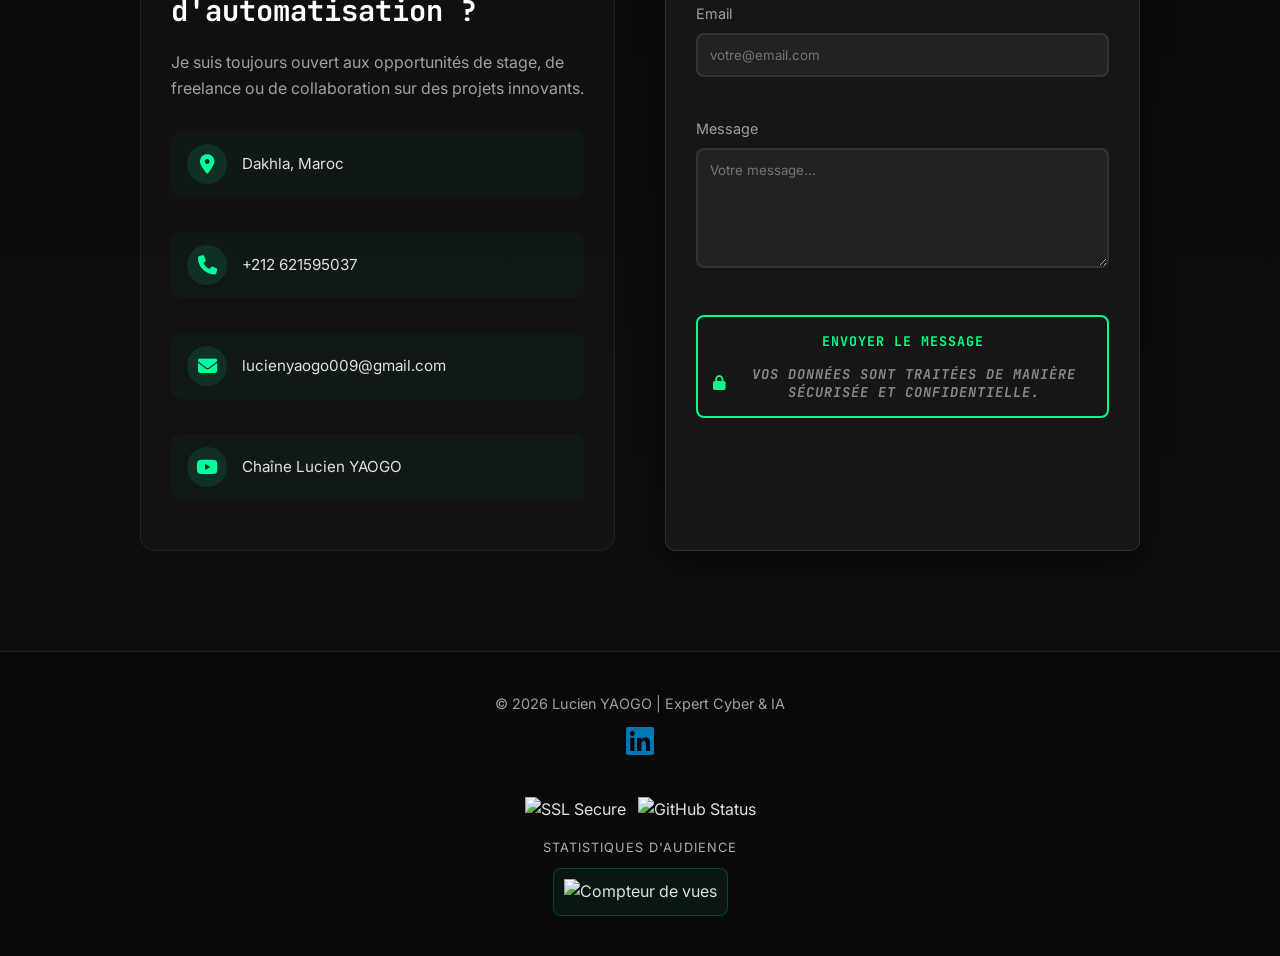
==== commit 5cb57d67: "Update index.html" ====
--- a/index.html
+++ b/index.html
@@ -438,29 +438,32 @@
 
             <!-- <p style="color: rgba(255,255,255,0.7); font-size: 0.9rem; margin-bottom: 5px;">&copy; 2026 Lucien YAOGO | Expert Cyber & IA</p> -->
 
-            <div class="social-links" style="margin-top: 10px; margin-bottom: 10px; text-align: center;">
-                <a href="https://www.linkedin.com/in/lucien-yaogo-13d226" target="_blank" style="text-decoration: none;">
-                    <i class="fab fa-linkedin" style="font-size: 2rem; color: #fff; transition: 0.3s; padding: 10px;"></i>
-                </a>
-            </div>
-
-            <div class="badges" style="display: flex; gap: 10px; justify-content: center; align-items: center; margin-bottom: 10px;">
-            </div>
+            <a href="https://www.linkedin.com/in/lucien-yaogo-13d226" target="_blank" style="text-decoration: none;">
+                <i class="fab fa-linkedin" style="font-size: 2rem; color: #fff; transition: 0.3s; padding: 10px;" 
+                   onmouseover="this.style.color='#00ff9d'; this.style.textShadow='0 0 10px #00ff9d'" 
+                   onmouseout="this.style.color='#fff'; this.style.textShadow='none'">
+                </i>
+            </a>
+
+            <div class="badges" style="display: flex; gap: 10px; justify-content: center; align-items: center; margin-bottom: 10px;"></div>
             
-            <div style="margin-top: 20px; display: flex; flex-direction: column; align-items: center; gap: 10px;">
-                
-                <div style="display: flex; gap: 10px; justify-content: center;">
-                    <img src="https://img.shields.io/badge/Security-SSL_Secure-00ff9d?style=flat-square&logo=letsencrypt" alt="SSL Secure">
-                    <img src="https://img.shields.io/badge/Status-Online-00d4ff?style=flat-square&logo=github" alt="GitHub Status">
-                </div>
-    
-                <div style="margin-top: 10px;">
-                    <img src="https://komarev.com/ghpvc/?username=ylucien13&color=00ff9d&style=flat-square&label=VISITES" alt="Compteur de vues">
-                </div>
-    
+            <div class="stats-footer" style="margin-top: 30px; display: flex; flex-direction: column; align-items: center; gap: 15px;">
+    
+                <div class="status-badges" style="display: flex; gap: 12px; justify-content: center; flex-wrap: wrap;">
+                    <img src="https://img.shields.io/badge/Security-SSL_Secure-00ff9d?style=for-the-badge&logo=letsencrypt&logoColor=white" alt="SSL Secure">
+                    <img src="https://img.shields.io/badge/Status-Online-00d4ff?style=for-the-badge&logo=github&logoColor=white" alt="GitHub Status">
+                </div>
+            
+                <p style="font-size: 0.8rem; color: #b0b0b0; margin-bottom: -5px; text-transform: uppercase; letter-spacing: 1px;">Statistiques d'audience</p>
+                
+                <div class="visitor-counter" style="padding: 10px; background: rgba(0, 255, 157, 0.05); border-radius: 8px; border: 1px solid rgba(0, 255, 157, 0.2); transition: transform 0.3s ease;">
+                    <img src="https://komarev.com/ghpvc/?username=ylucien13&color=00ff9d&style=flat-square&label=VISITEURS+REELS" alt="Compteur de vues">
+                </div>
+                
             </div>
         </div>
     </footer>
+    
     <script src="script.js"></script>
     <script src="https://cdnjs.cloudflare.com/ajax/libs/vanilla-tilt/1.7.2/vanilla-tilt.min.js"></script>
        
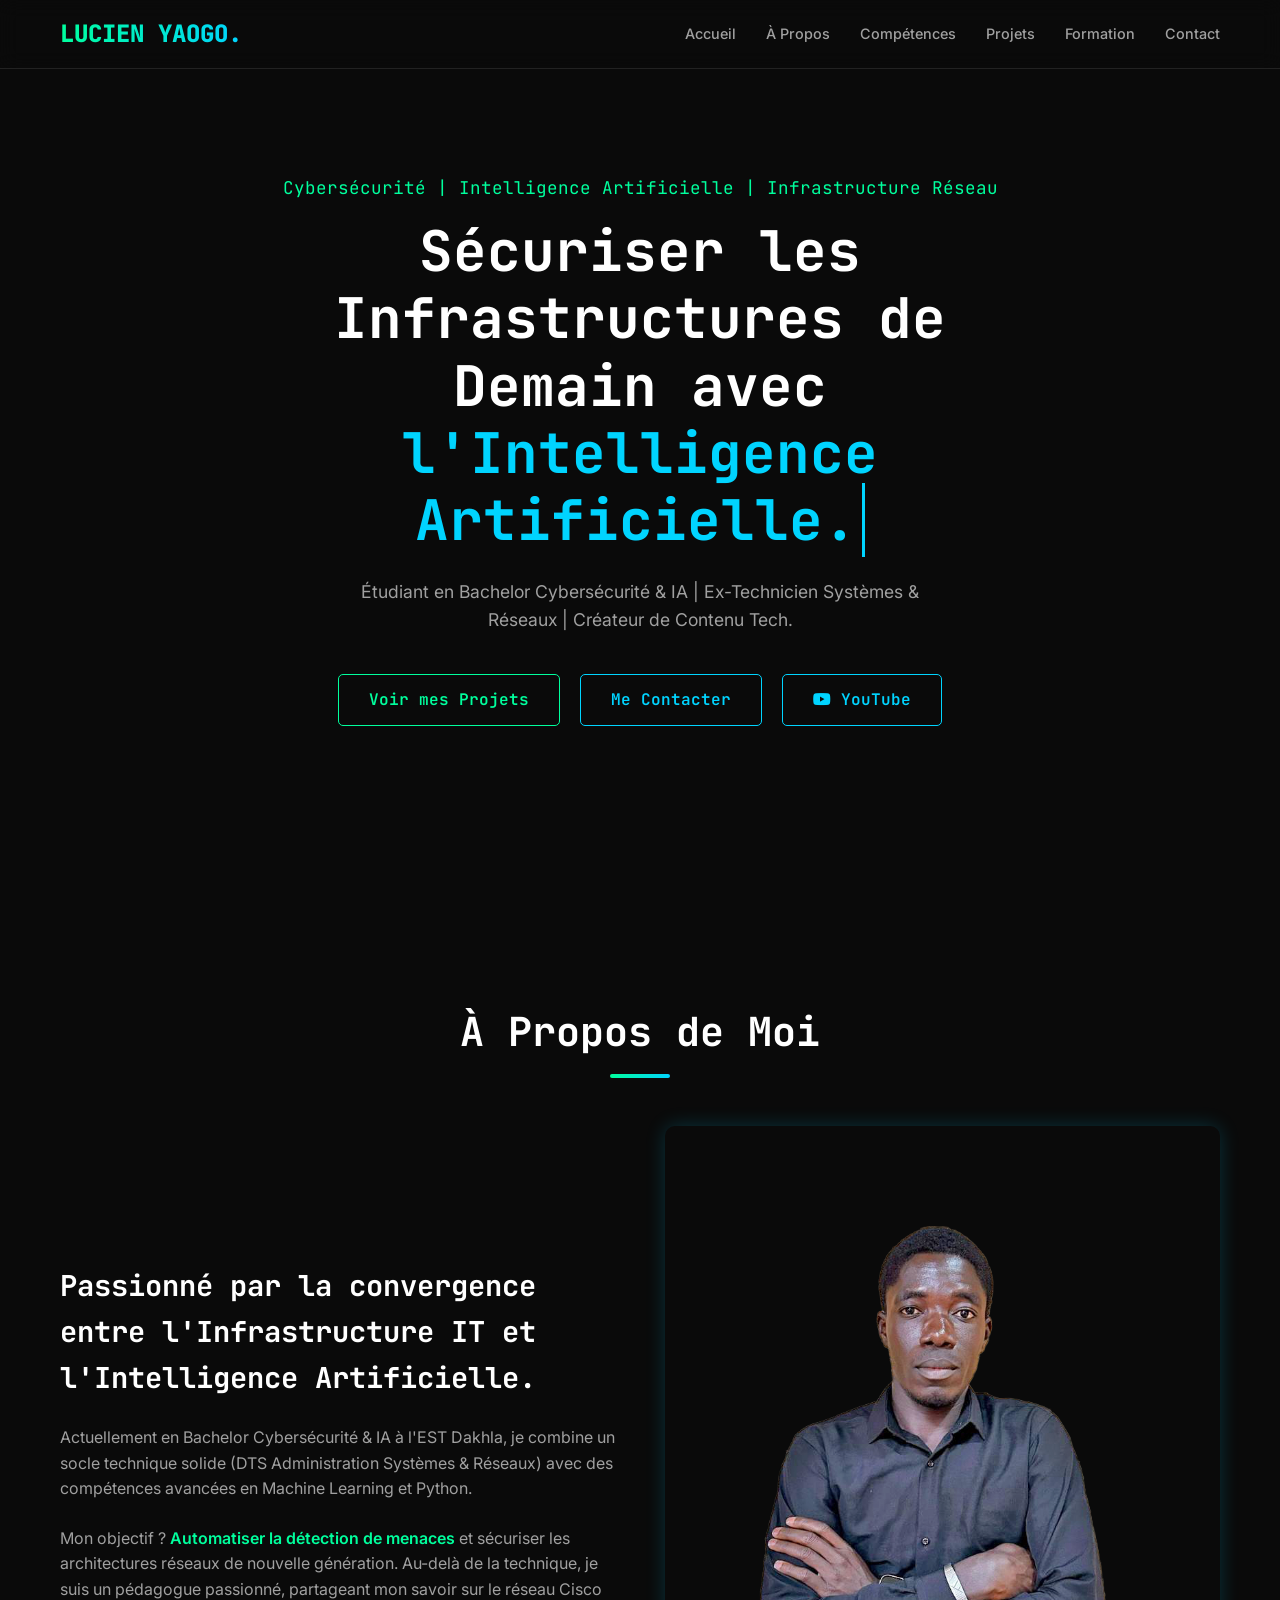
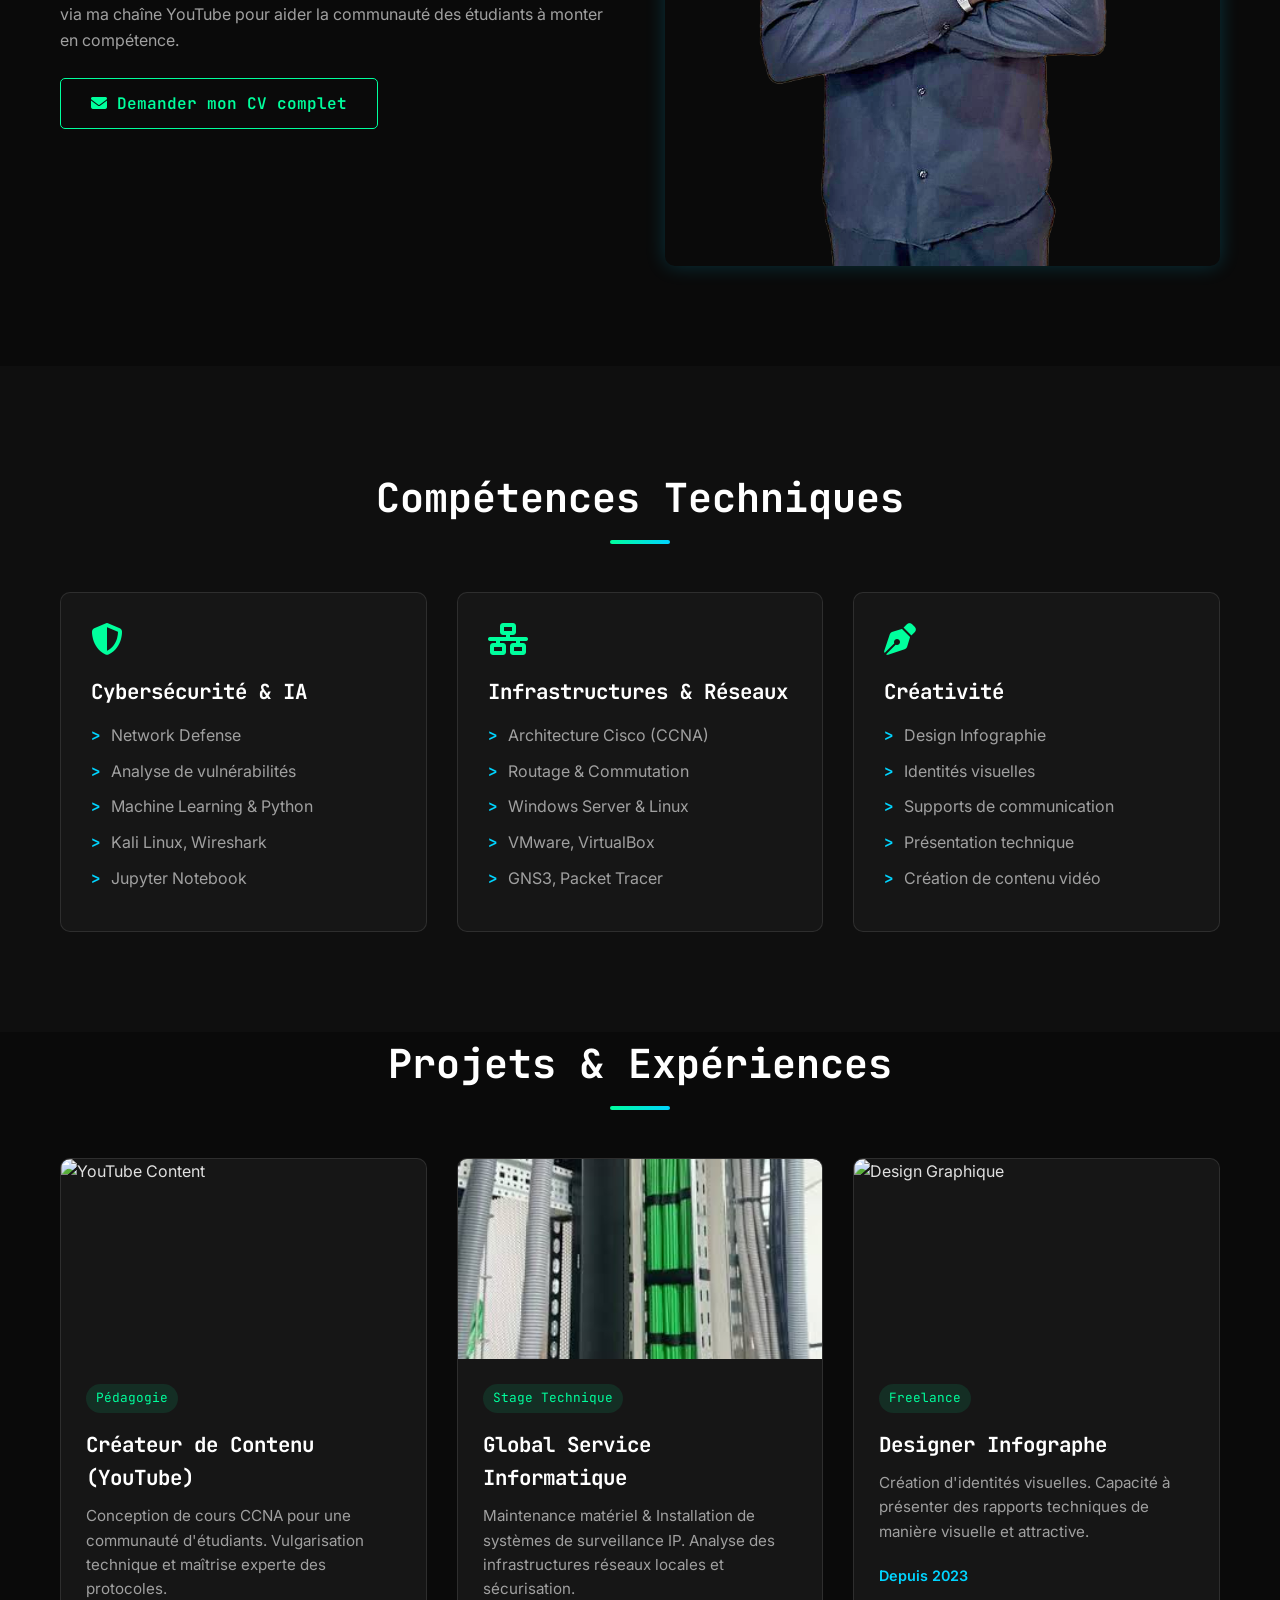
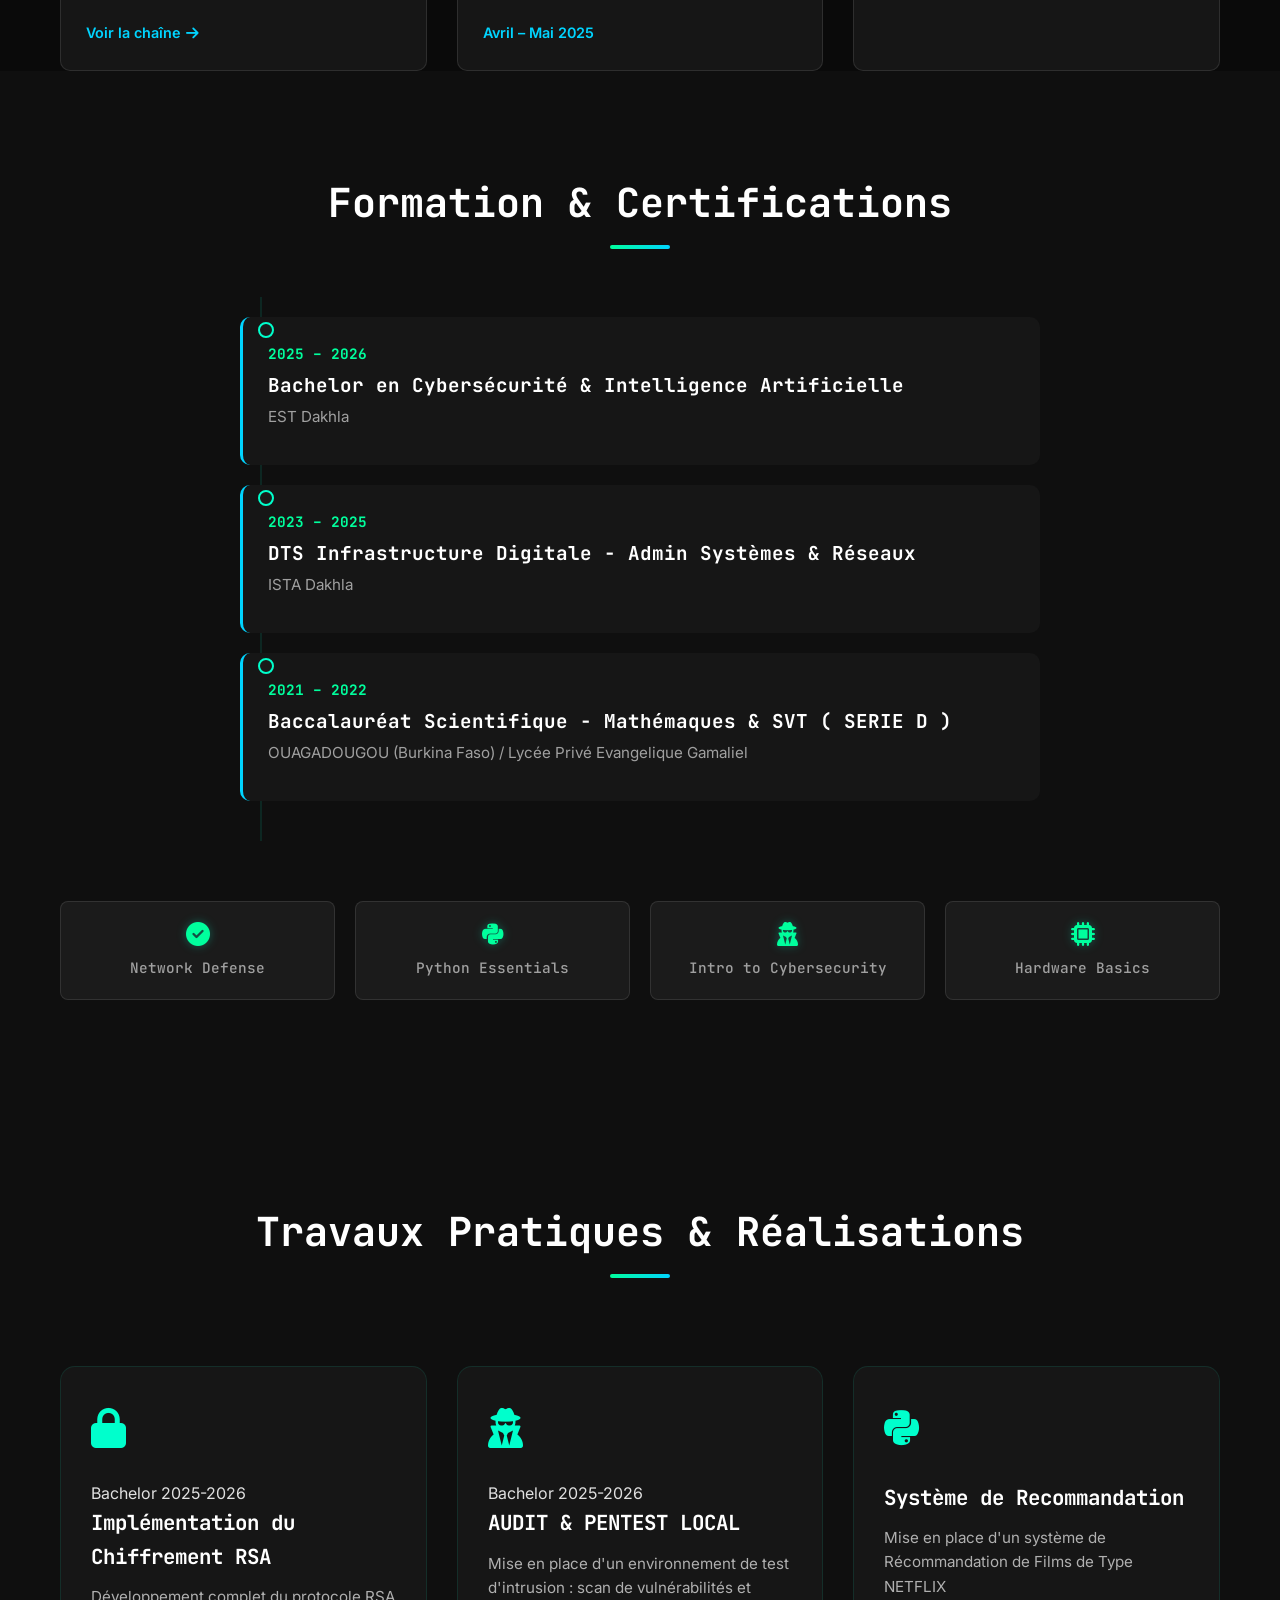
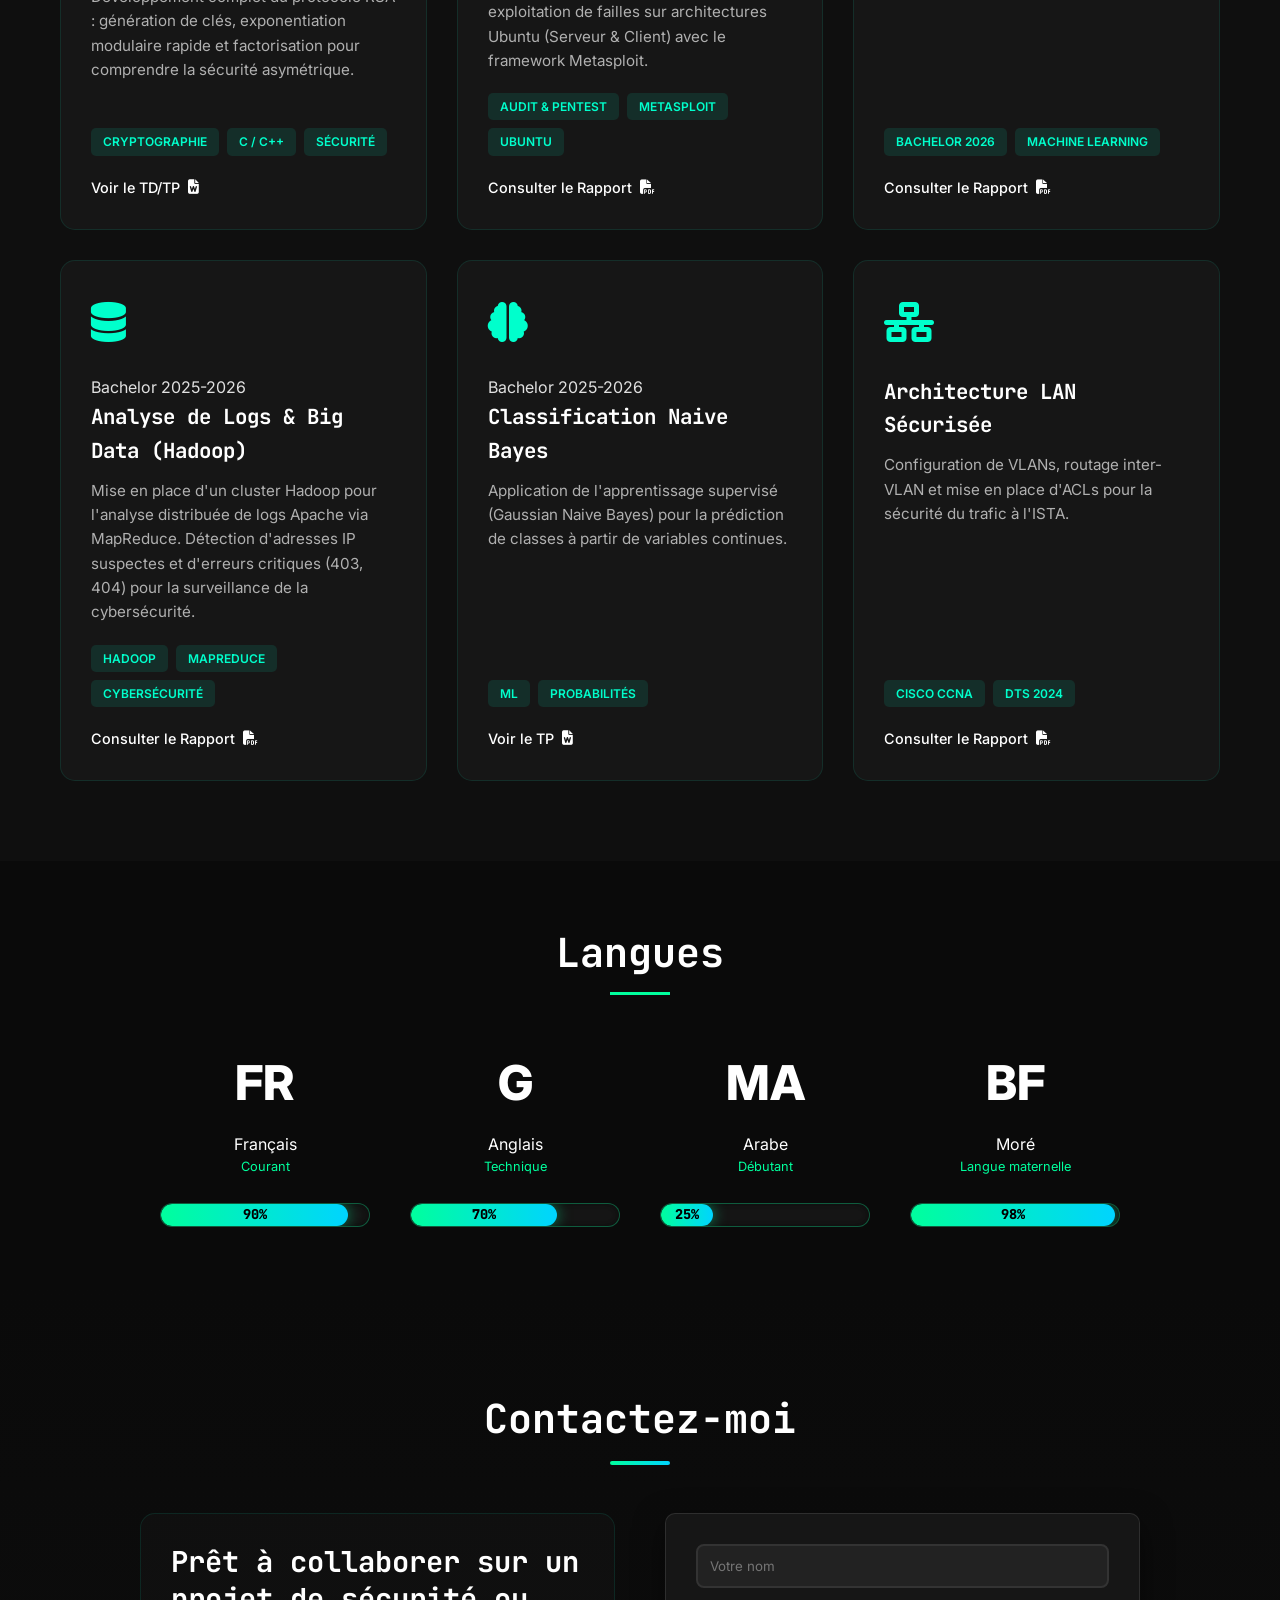
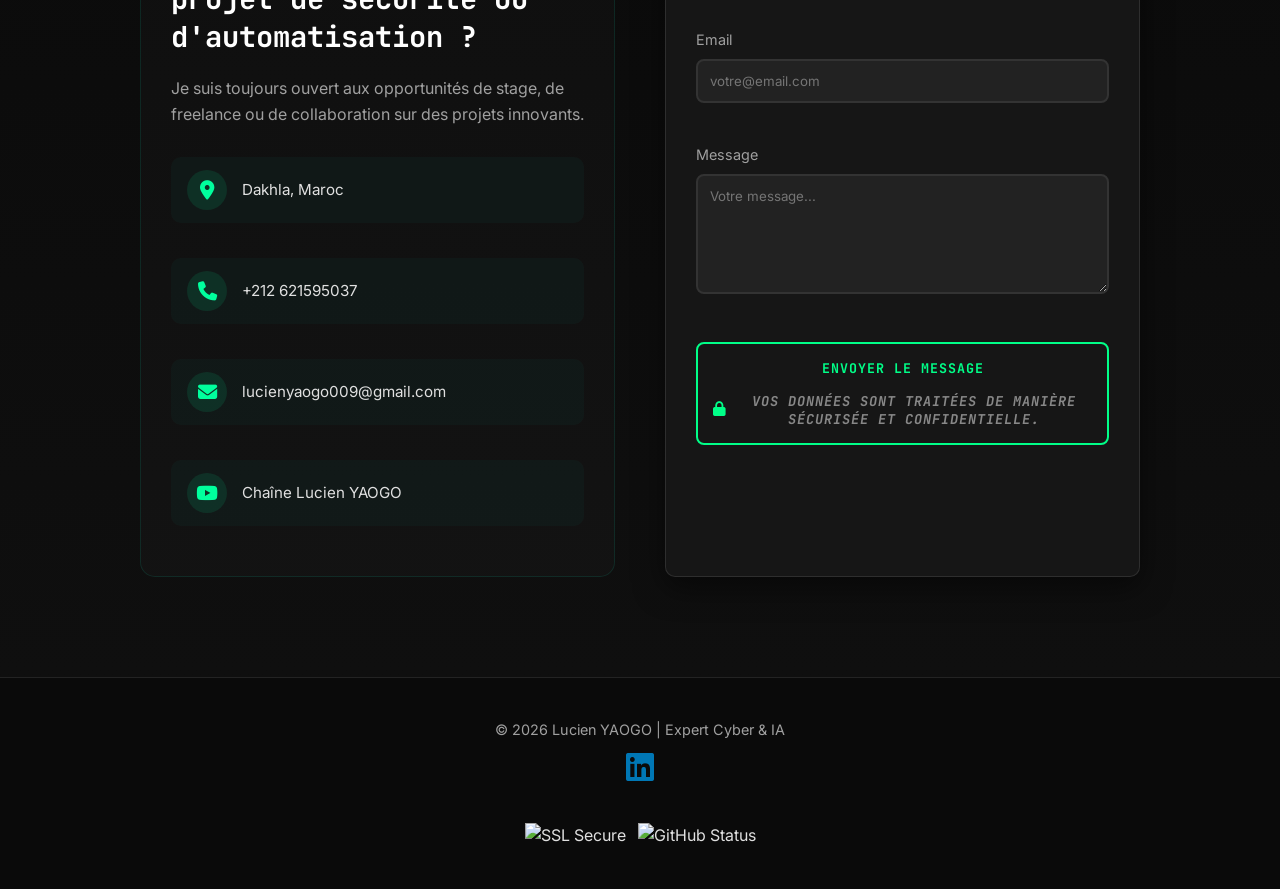
==== commit db9e1ada: "Update index.html" ====
--- a/index.html
+++ b/index.html
@@ -33,7 +33,11 @@
     <header>
         <div class="container">
             <nav>
-                <div class="logo">LUCIEN YAOGO.</div>
+                
+                <a href="#hero" style="text-decoration: none; color: inherit;">
+                    <div class="logo glitch-text" data-text="LUCIEN YAOGO.">LUCIEN YAOGO.</div>
+                </a>
+                
                 <ul class="nav-links" id="navLinks">
                     <li><a href="#hero">Accueil</a></li>
                     <li><a href="#about">À Propos</a></li>
@@ -228,20 +232,27 @@
                         <span class="tag">C / C++</span>
                         <span class="tag">Sécurité</span>
                     </div>
-                    <a href="RSA.docx" target="_blank" class="lab-btn">Voir le TD/TP <i class="fas fa-file-word"></i></a>
+                    <a href="RSA.pdf" target="_blank" class="lab-btn">Voir le TD/TP <i class="fas fa-file-word"></i></a>
                 </div>
         
                 <div class="lab-card">
                     <div class="lab-icon">
                         <i class="fas fa-user-secret"></i>
                     </div>
-                    <h4>Audit & Pentest Local</h4>
-                    <p>Scan de vulnérabilités avec Metasploite-3, Ubuntu (Serveur & client) pour les Tests d'Intrusions.</p>
-                    <div class="lab-tags">
-                        <span class="tag">Architecture SOC</span>
-                        <span class="tag">Bachelor 2026</span>
-                    </div>
-                    <a href="#" class="lab-btn">Consulter le Rapport <i class="fas fa-file-pdf"></i></a>
+                    
+                    <div class="card-badge">Bachelor 2025-2026</div>
+                    <h4>AUDIT & PENTEST LOCAL</h4>
+                    <p>
+                        Mise en place d'un environnement de test d'intrusion : 
+                        scan de vulnérabilités et exploitation de failles sur 
+                        architectures Ubuntu (Serveur & Client) avec le framework Metasploit.
+                    </p>
+                    <div class="lab-tags">
+                        <span class="tag">AUDIT & PENTEST</span>
+                        <span class="tag">METASPLOIT</span>
+                        <span class="tag">UBUNTU</span>
+                    </div>
+                    <a href="Rapport_de_TP.pdf" target="_blank" class="lab-btn">Consulter le Rapport <i class="fas fa-file-pdf"></i></a>
                 </div>
     
                 <div class="lab-card">
@@ -254,7 +265,7 @@
                         <span class="tag">Bachelor 2026 </span>
                         <span class="tag">Machine Learning</span>
                     </div>
-                    <a href="#" class="lab-btn">Consulter le Rapport <i class="fas fa-file-pdf"></i></a>
+                    <a href="Système_recommandation_2.pdf" target="_blank" class="lab-btn">Consulter le Rapport <i class="fas fa-file-pdf"></i></a>
                 </div>
                 
                  <div class="lab-card">
@@ -283,7 +294,7 @@
                         <span class="tag">ML</span>
                         <span class="tag">Probabilités</span>
                     </div>
-                    <a href="ReponsesTP2.docx" target="_blank" class="lab-btn">Voir le TP <i class="fas fa-file-word"></i></a>
+                    <a href="TP_de_Machine_Learning.pdf" target="_blank" class="lab-btn">Voir le TP <i class="fas fa-file-word"></i></a>
                 </div>
 
                 <div class="lab-card">
@@ -296,7 +307,7 @@
                         <span class="tag">Cisco CCNA</span>
                         <span class="tag">DTS 2024</span>
                     </div>
-                    <a href="#" class="lab-btn">Consulter le Rapport <i class="fas fa-file-pdf"></i></a>
+                    <a href="#" target="_blank" class="lab-btn">Consulter le Rapport <i class="fas fa-file-pdf"></i></a>
                 </div>
         
             </div>
@@ -452,14 +463,7 @@
                 <div class="status-badges" style="display: flex; gap: 12px; justify-content: center; flex-wrap: wrap;">
                     <img src="https://img.shields.io/badge/Security-SSL_Secure-00ff9d?style=for-the-badge&logo=letsencrypt&logoColor=white" alt="SSL Secure">
                     <img src="https://img.shields.io/badge/Status-Online-00d4ff?style=for-the-badge&logo=github&logoColor=white" alt="GitHub Status">
-                </div>
-            
-                <p style="font-size: 0.8rem; color: #b0b0b0; margin-bottom: -5px; text-transform: uppercase; letter-spacing: 1px;">Statistiques d'audience</p>
-                
-                <div class="visitor-counter" style="padding: 10px; background: rgba(0, 255, 157, 0.05); border-radius: 8px; border: 1px solid rgba(0, 255, 157, 0.2); transition: transform 0.3s ease;">
-                    <img src="https://komarev.com/ghpvc/?username=ylucien13&color=00ff9d&style=flat-square&label=VISITEURS+REELS" alt="Compteur de vues">
-                </div>
-                
+                </div>                
             </div>
         </div>
     </footer>
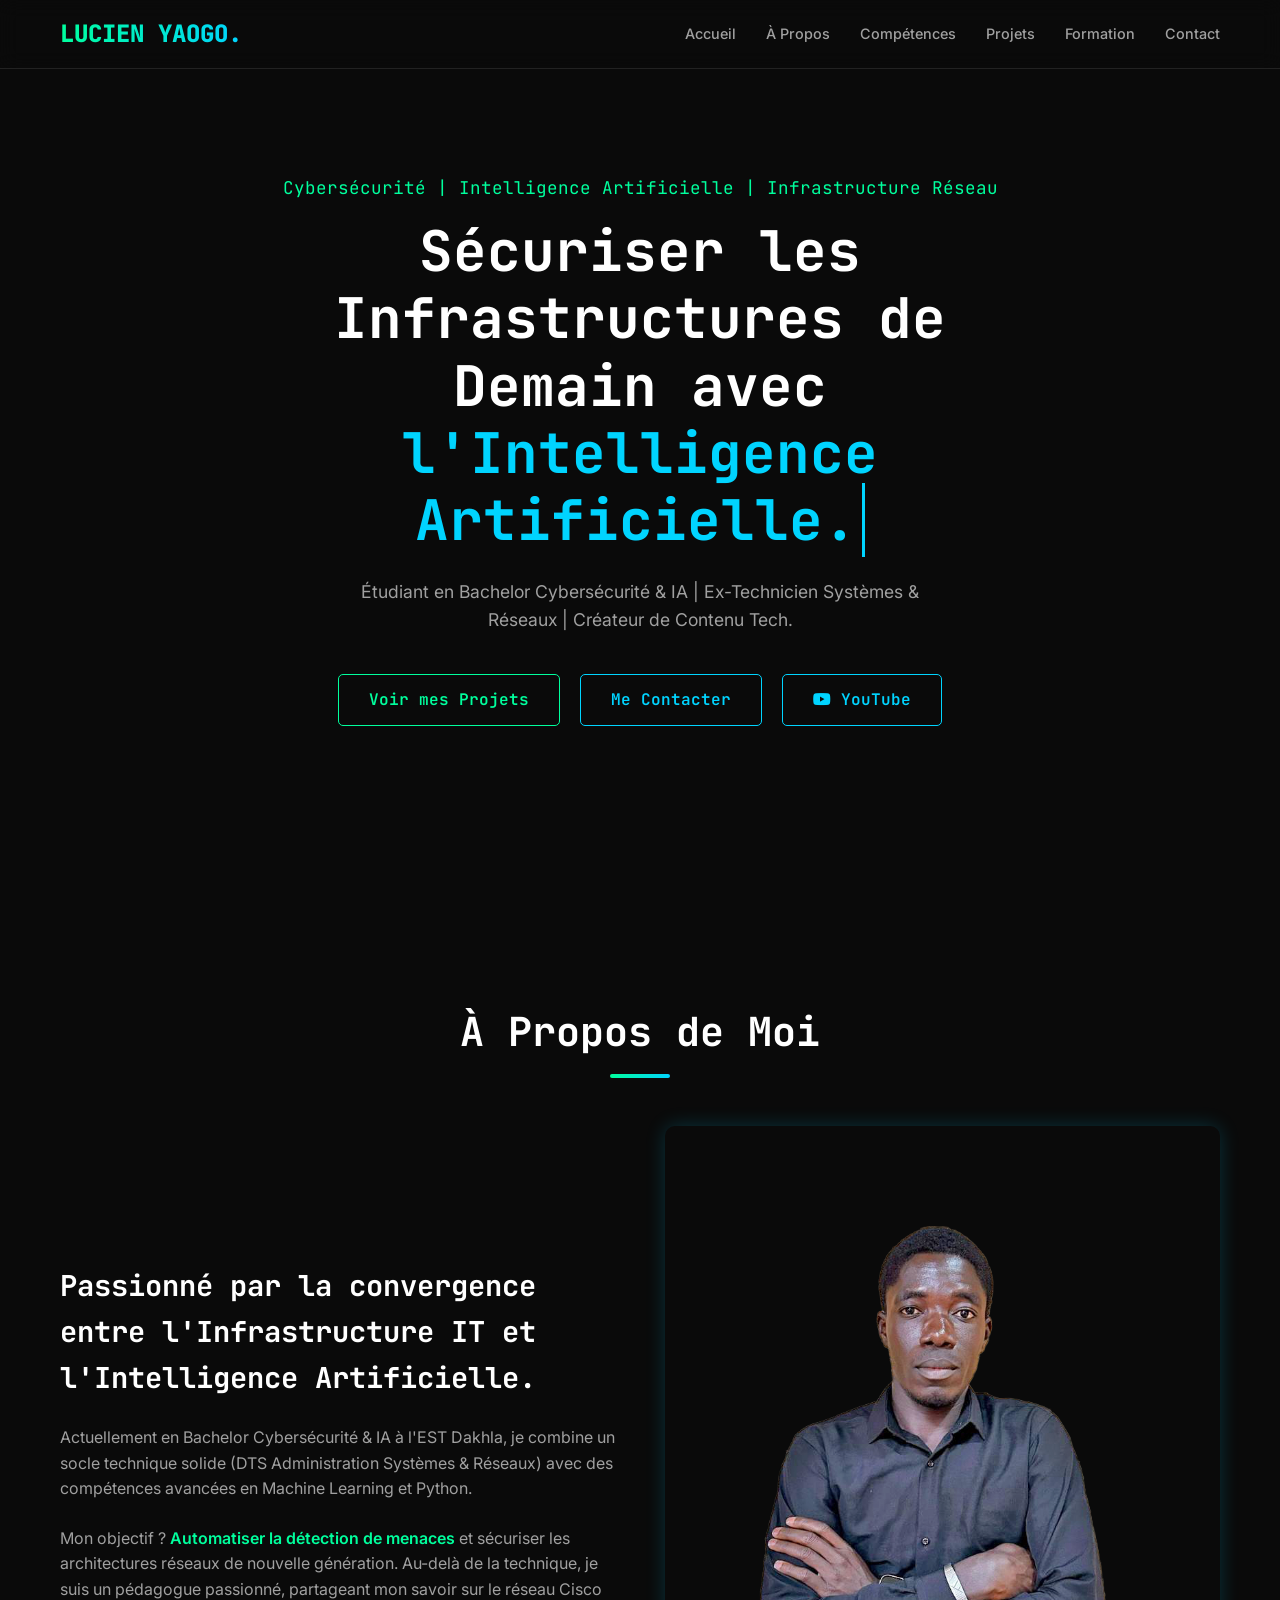
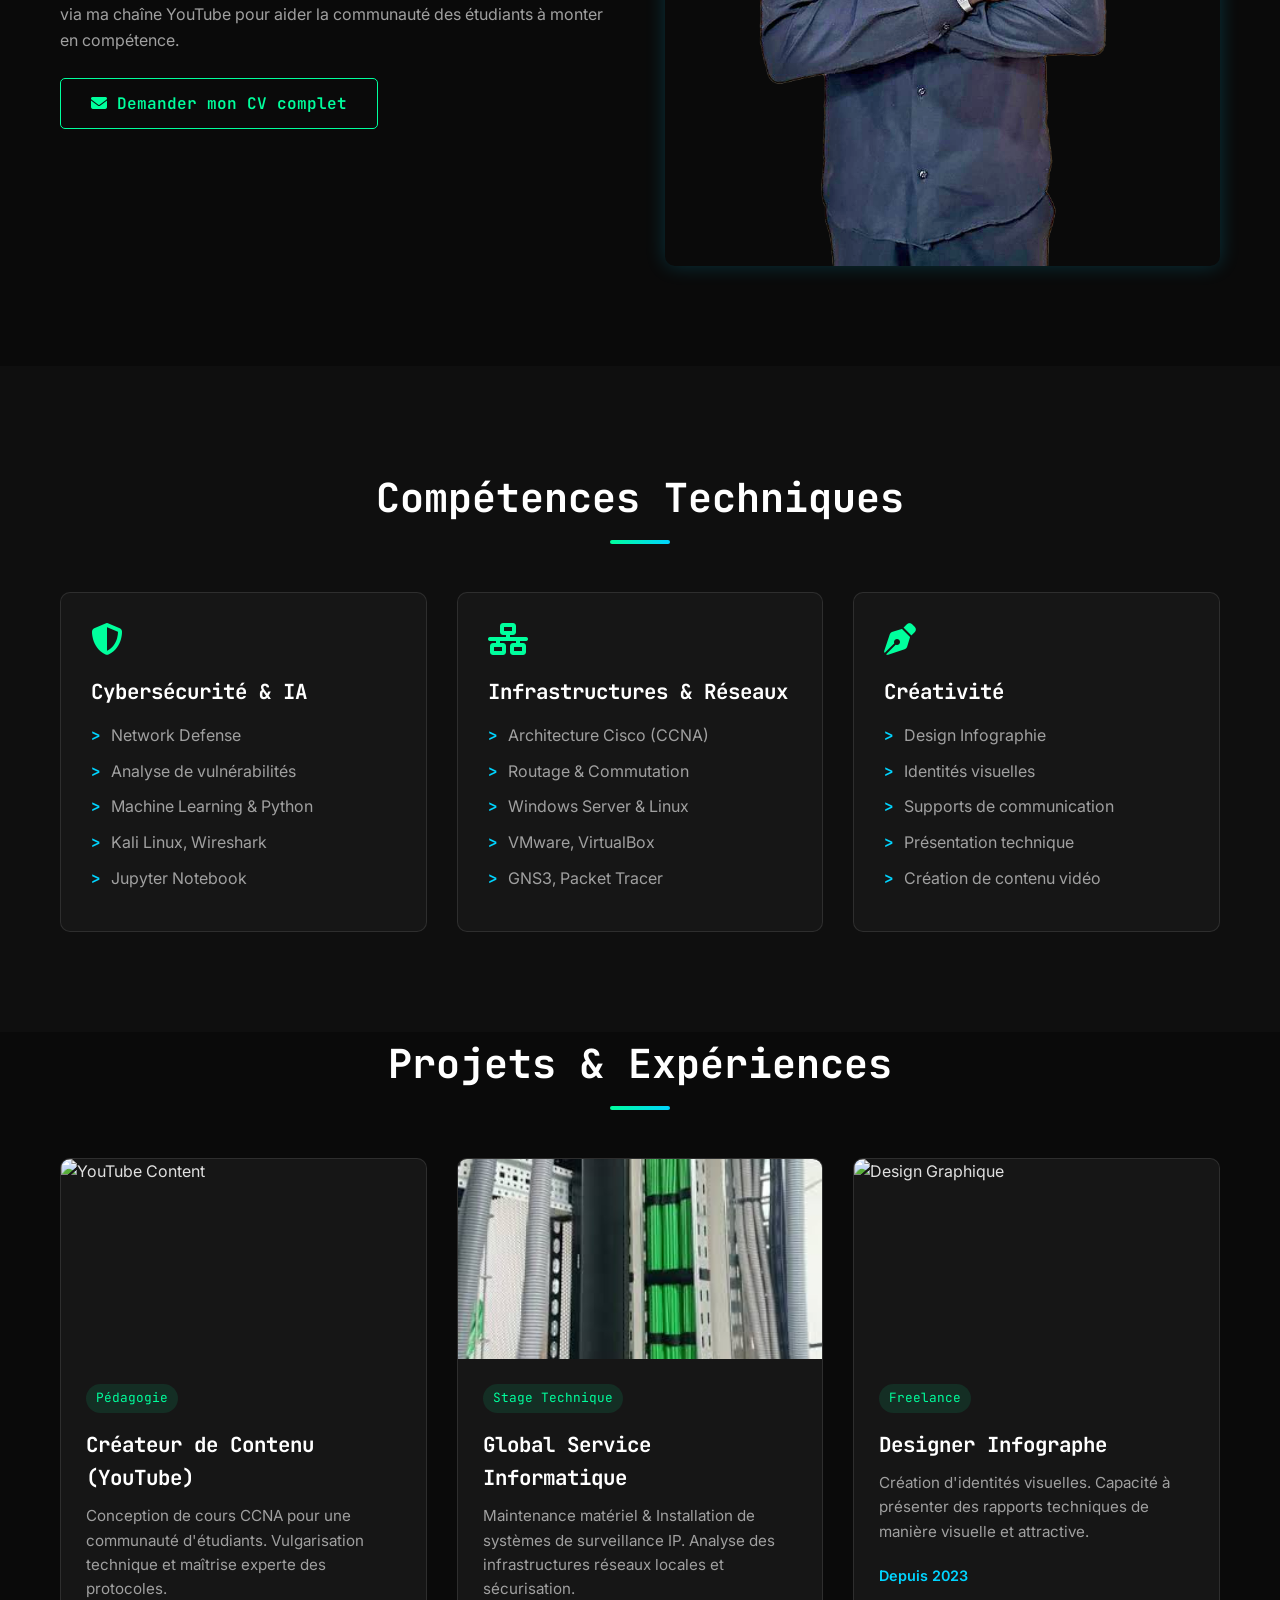
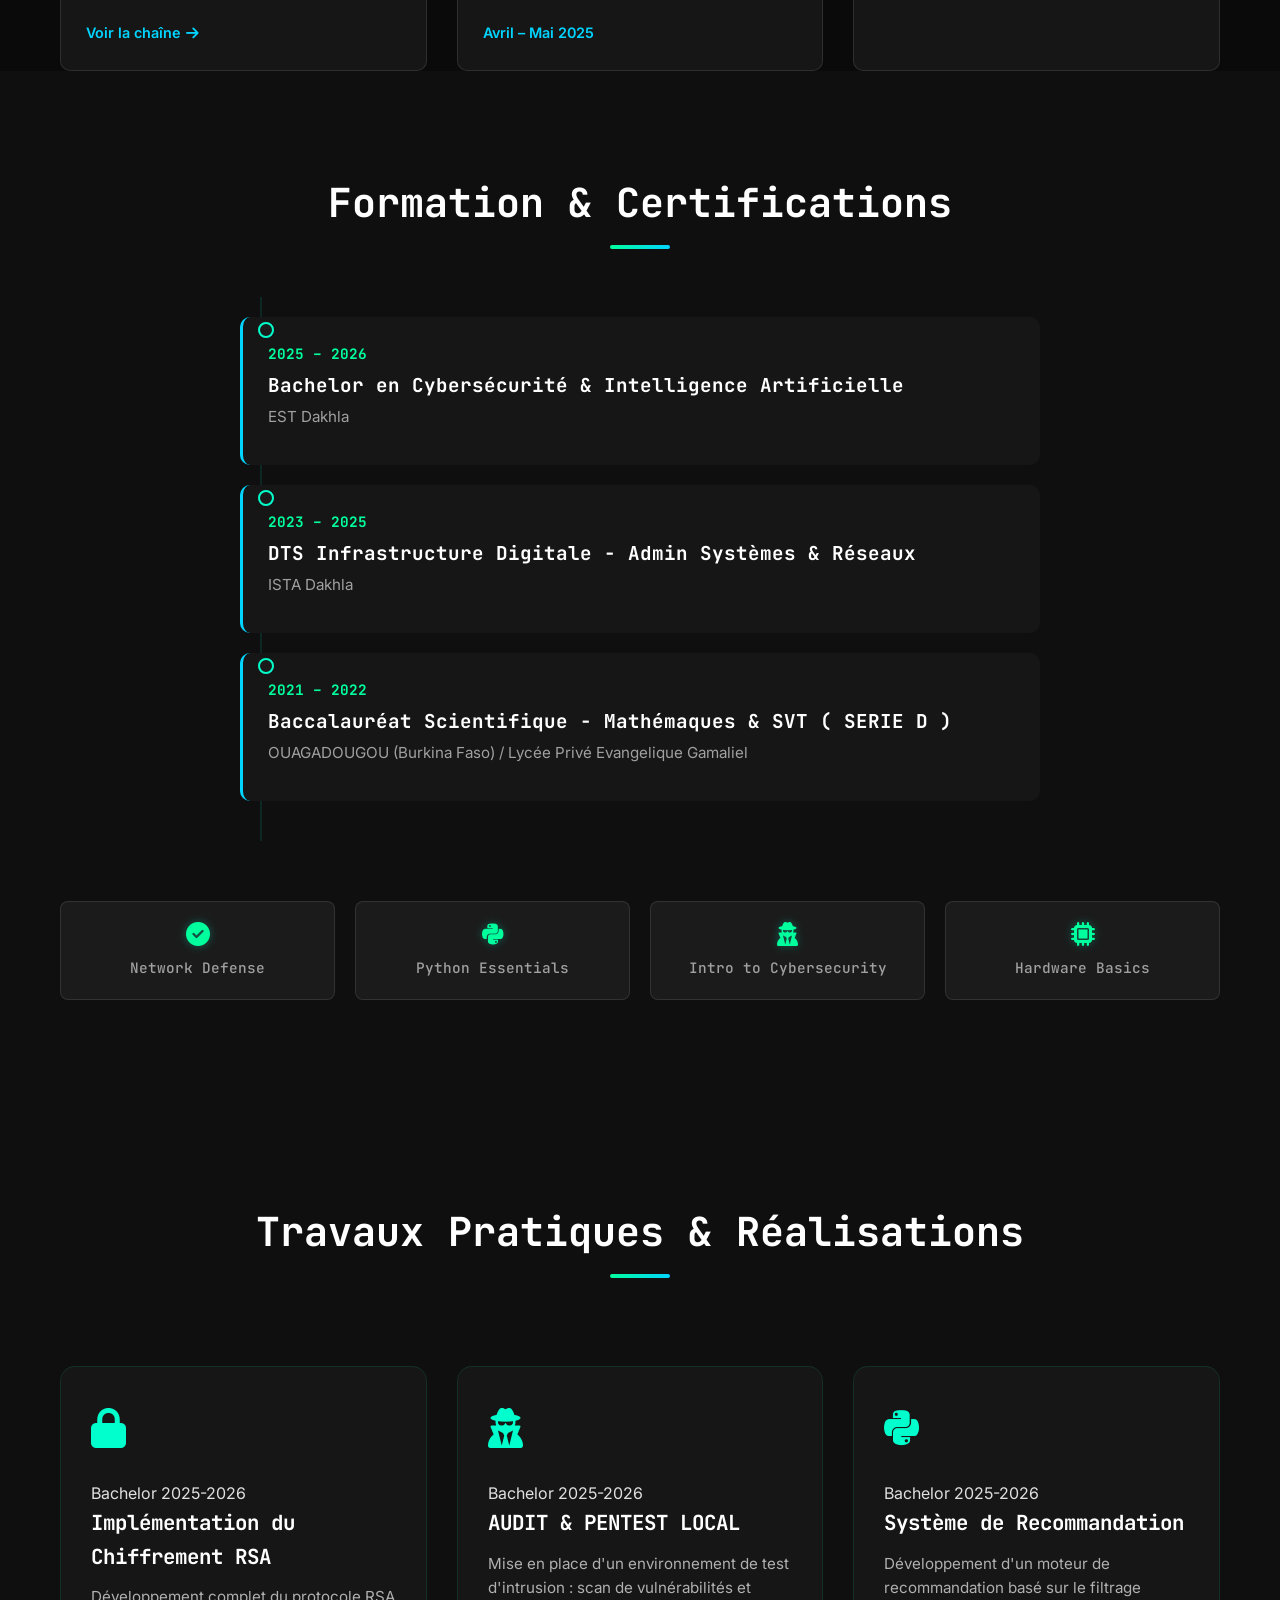
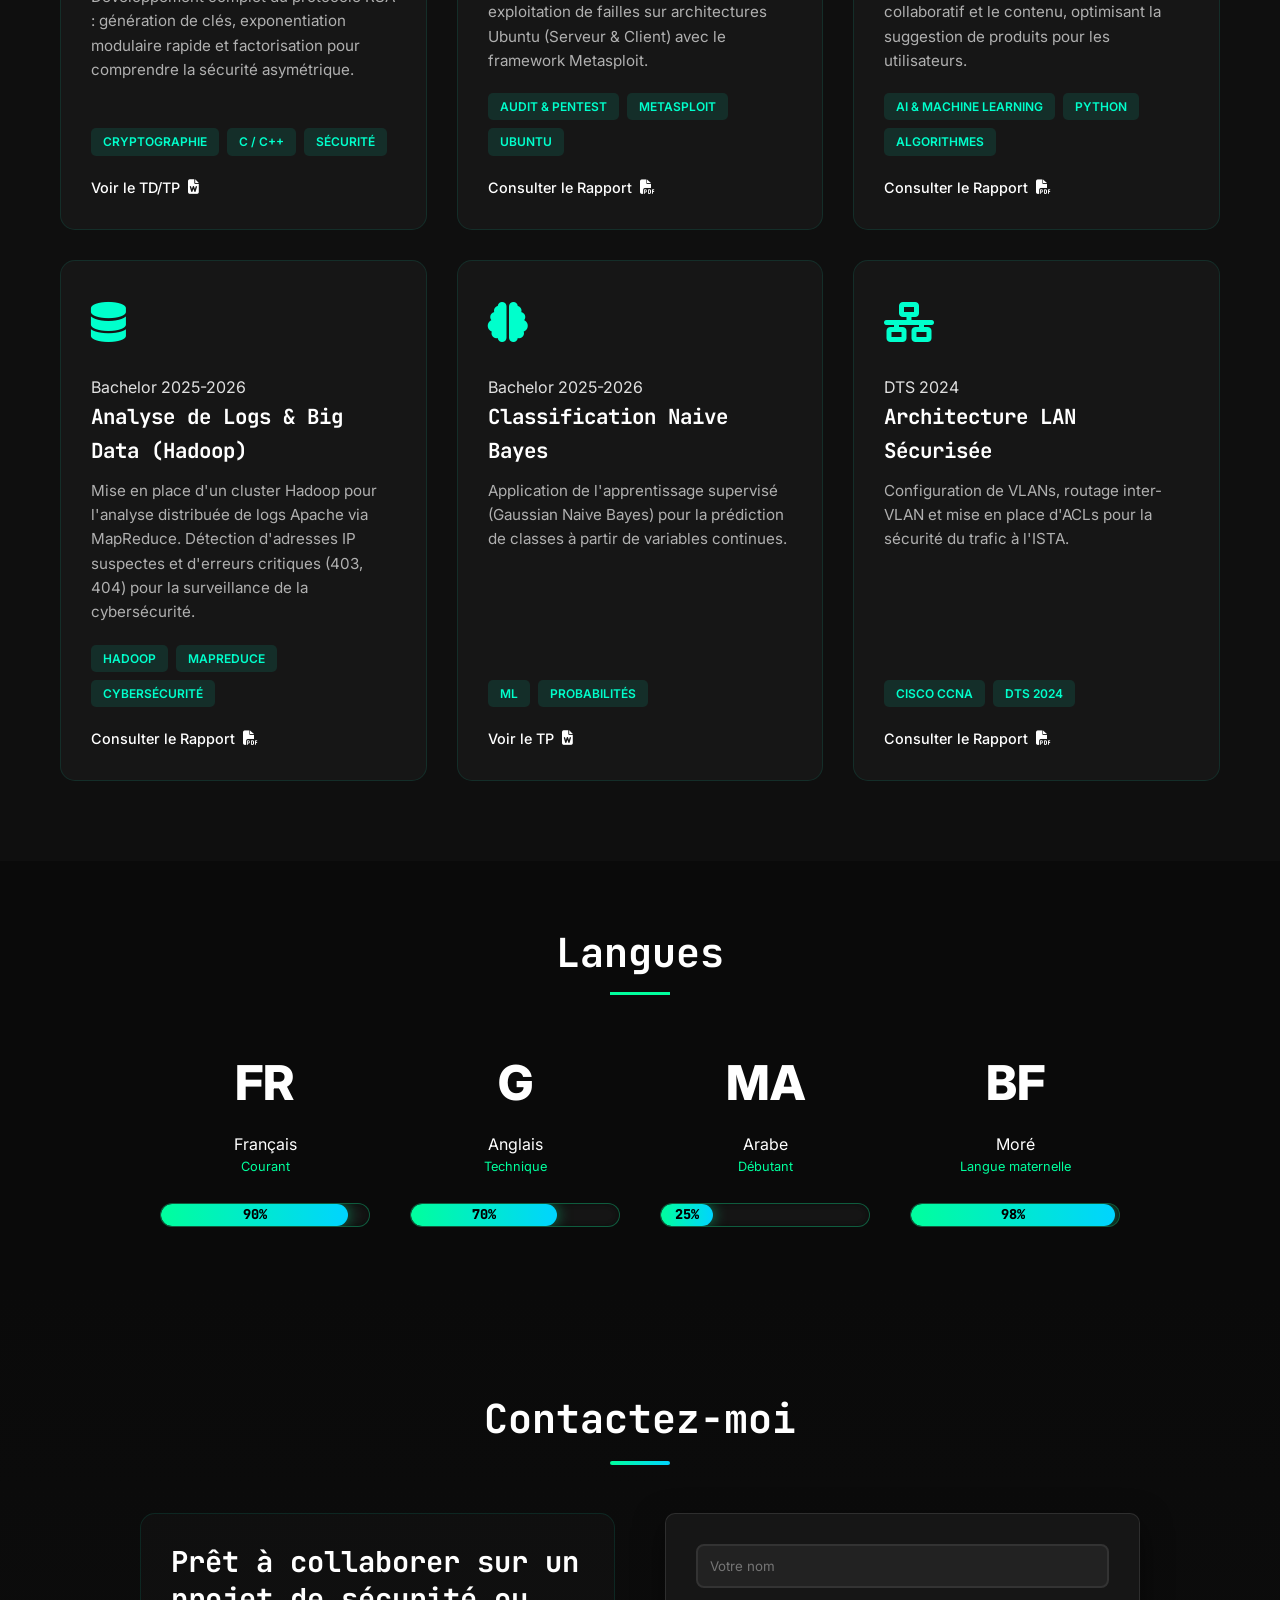
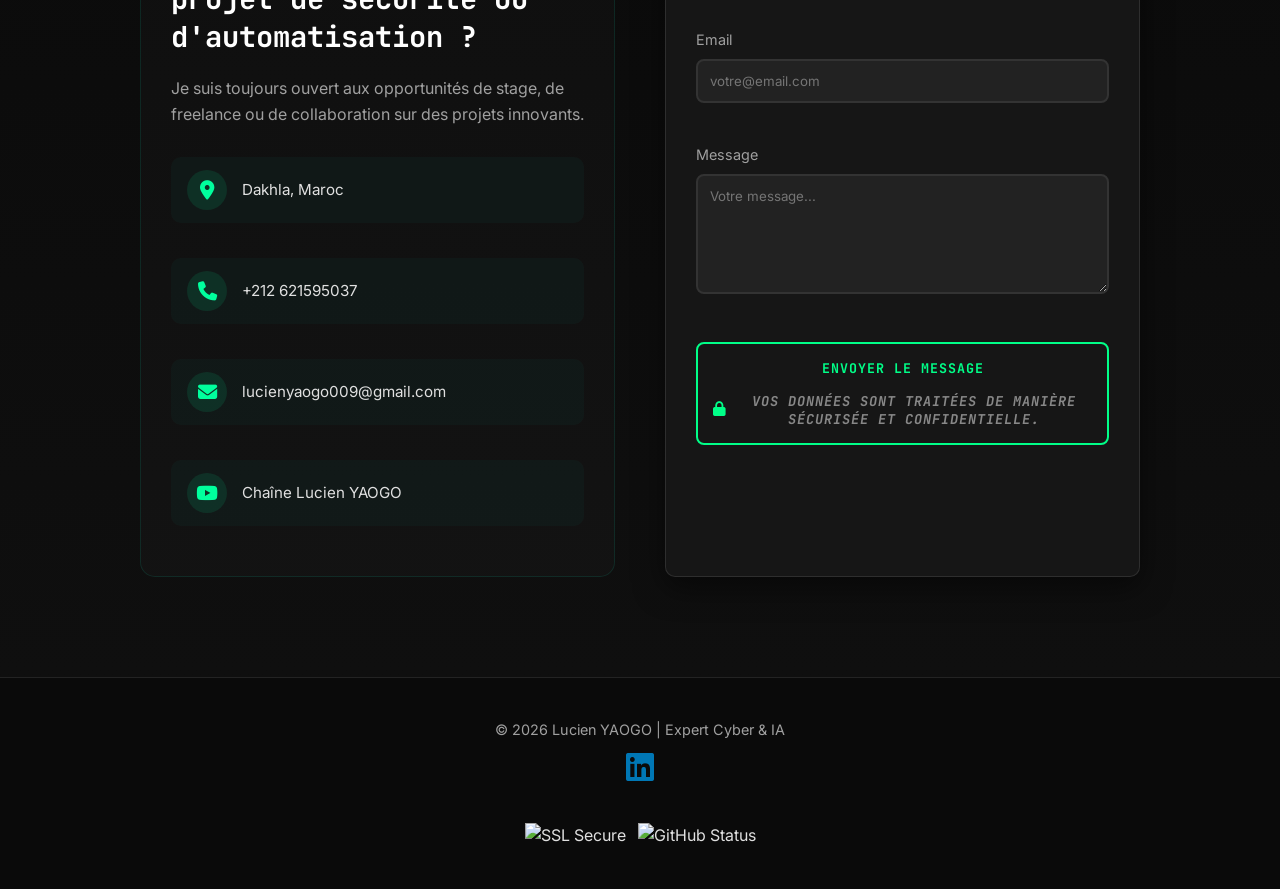
==== commit c34919a1: "Update index.html" ====
--- a/index.html
+++ b/index.html
@@ -259,11 +259,13 @@
                     <div class="lab-icon">
                         <i class="fab fa-python"></i>
                     </div>
+                    <div class="card-badge">Bachelor 2025-2026</div>
                     <h4>Système de Recommandation</h4>
-                    <p>Mise en place d'un système de Récommandation de Films de Type NETFLIX</p>
-                    <div class="lab-tags">
-                        <span class="tag">Bachelor 2026 </span>
-                        <span class="tag">Machine Learning</span>
+                    <p>Développement d'un moteur de recommandation basé sur le filtrage collaboratif et le contenu, optimisant la suggestion de produits pour les utilisateurs.</p>
+                    <div class="lab-tags">
+                        <span class="tag">AI & MACHINE LEARNING</span>
+                        <span class="tag">PYTHON</span>
+                        <span class="tag">ALGORITHMES</span>
                     </div>
                     <a href="Système_recommandation_2.pdf" target="_blank" class="lab-btn">Consulter le Rapport <i class="fas fa-file-pdf"></i></a>
                 </div>
@@ -301,6 +303,7 @@
                     <div class="lab-icon">
                         <i class="fas fa-network-wired"></i>
                     </div>
+                    <div class="card-badge">DTS 2024</div>
                     <h4>Architecture LAN Sécurisée</h4>
                     <p>Configuration de VLANs, routage inter-VLAN et mise en place d'ACLs pour la sécurité du trafic à l'ISTA.</p>
                     <div class="lab-tags">
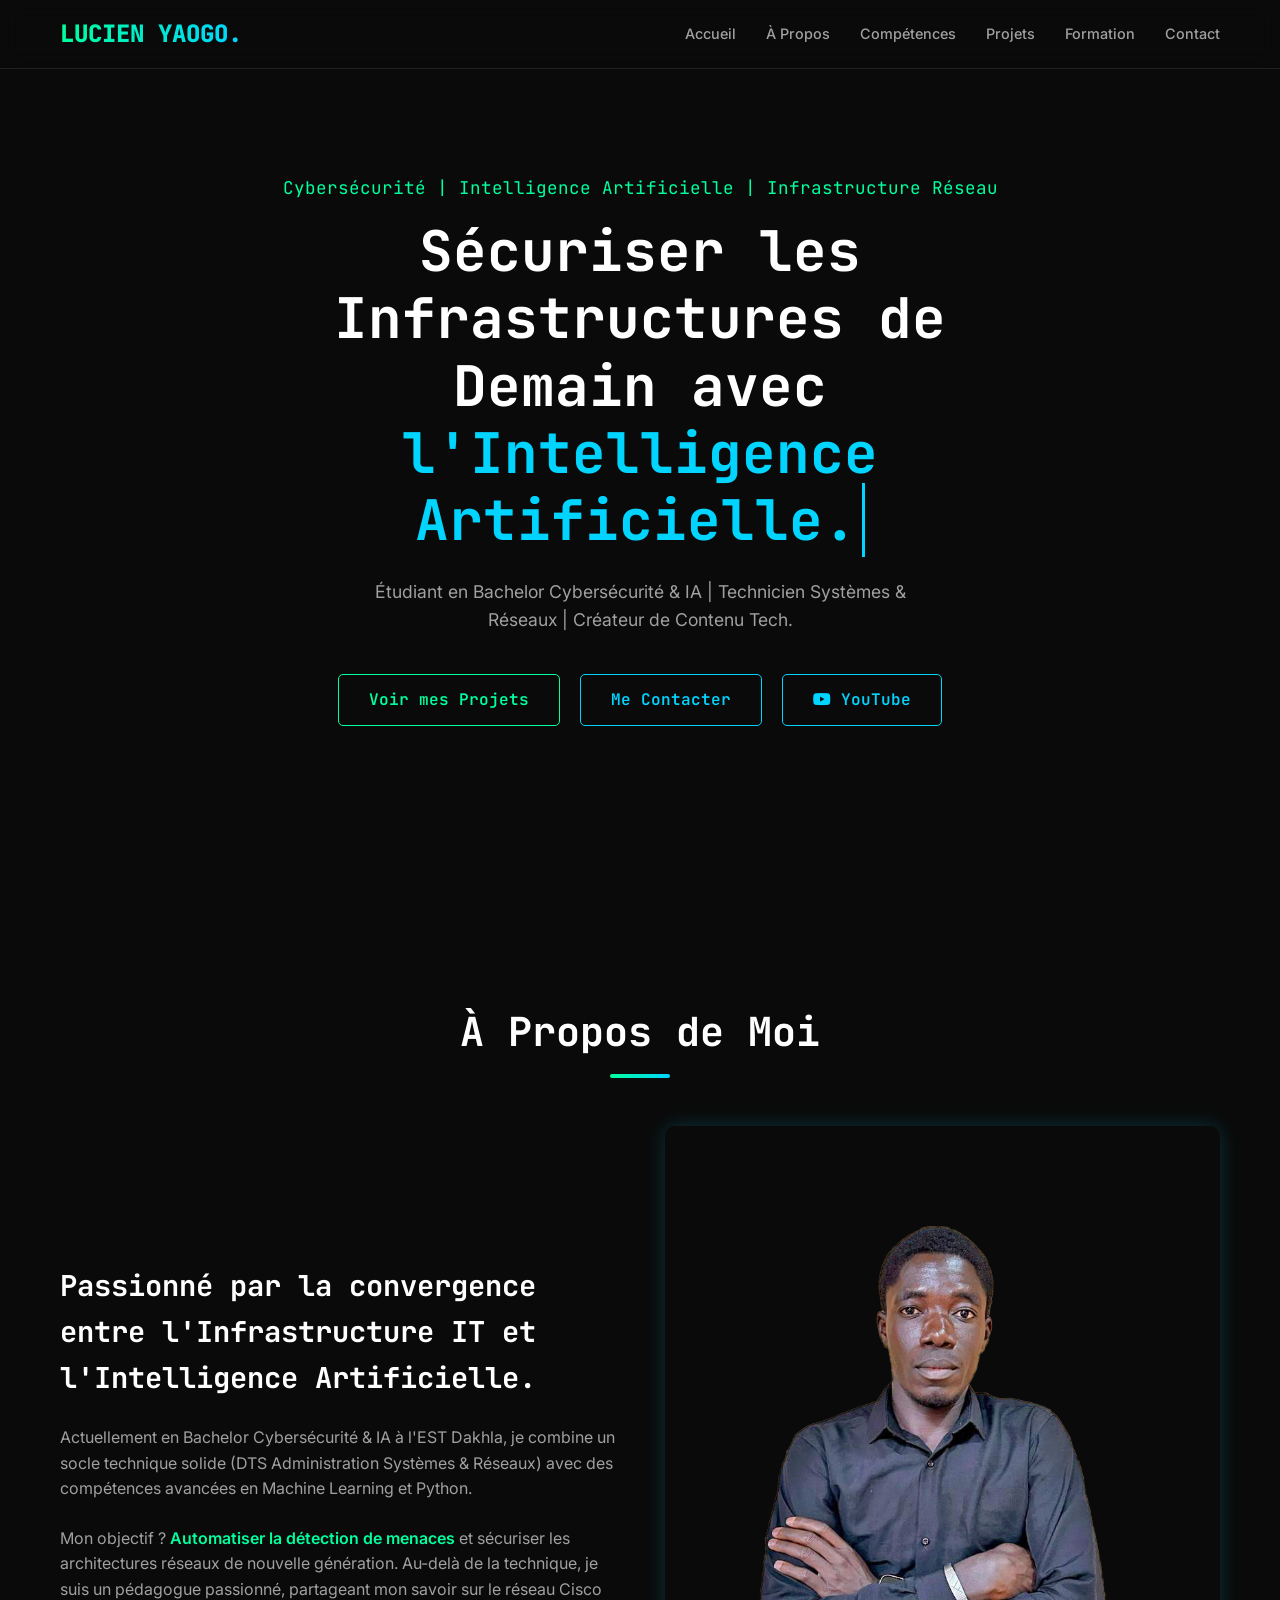
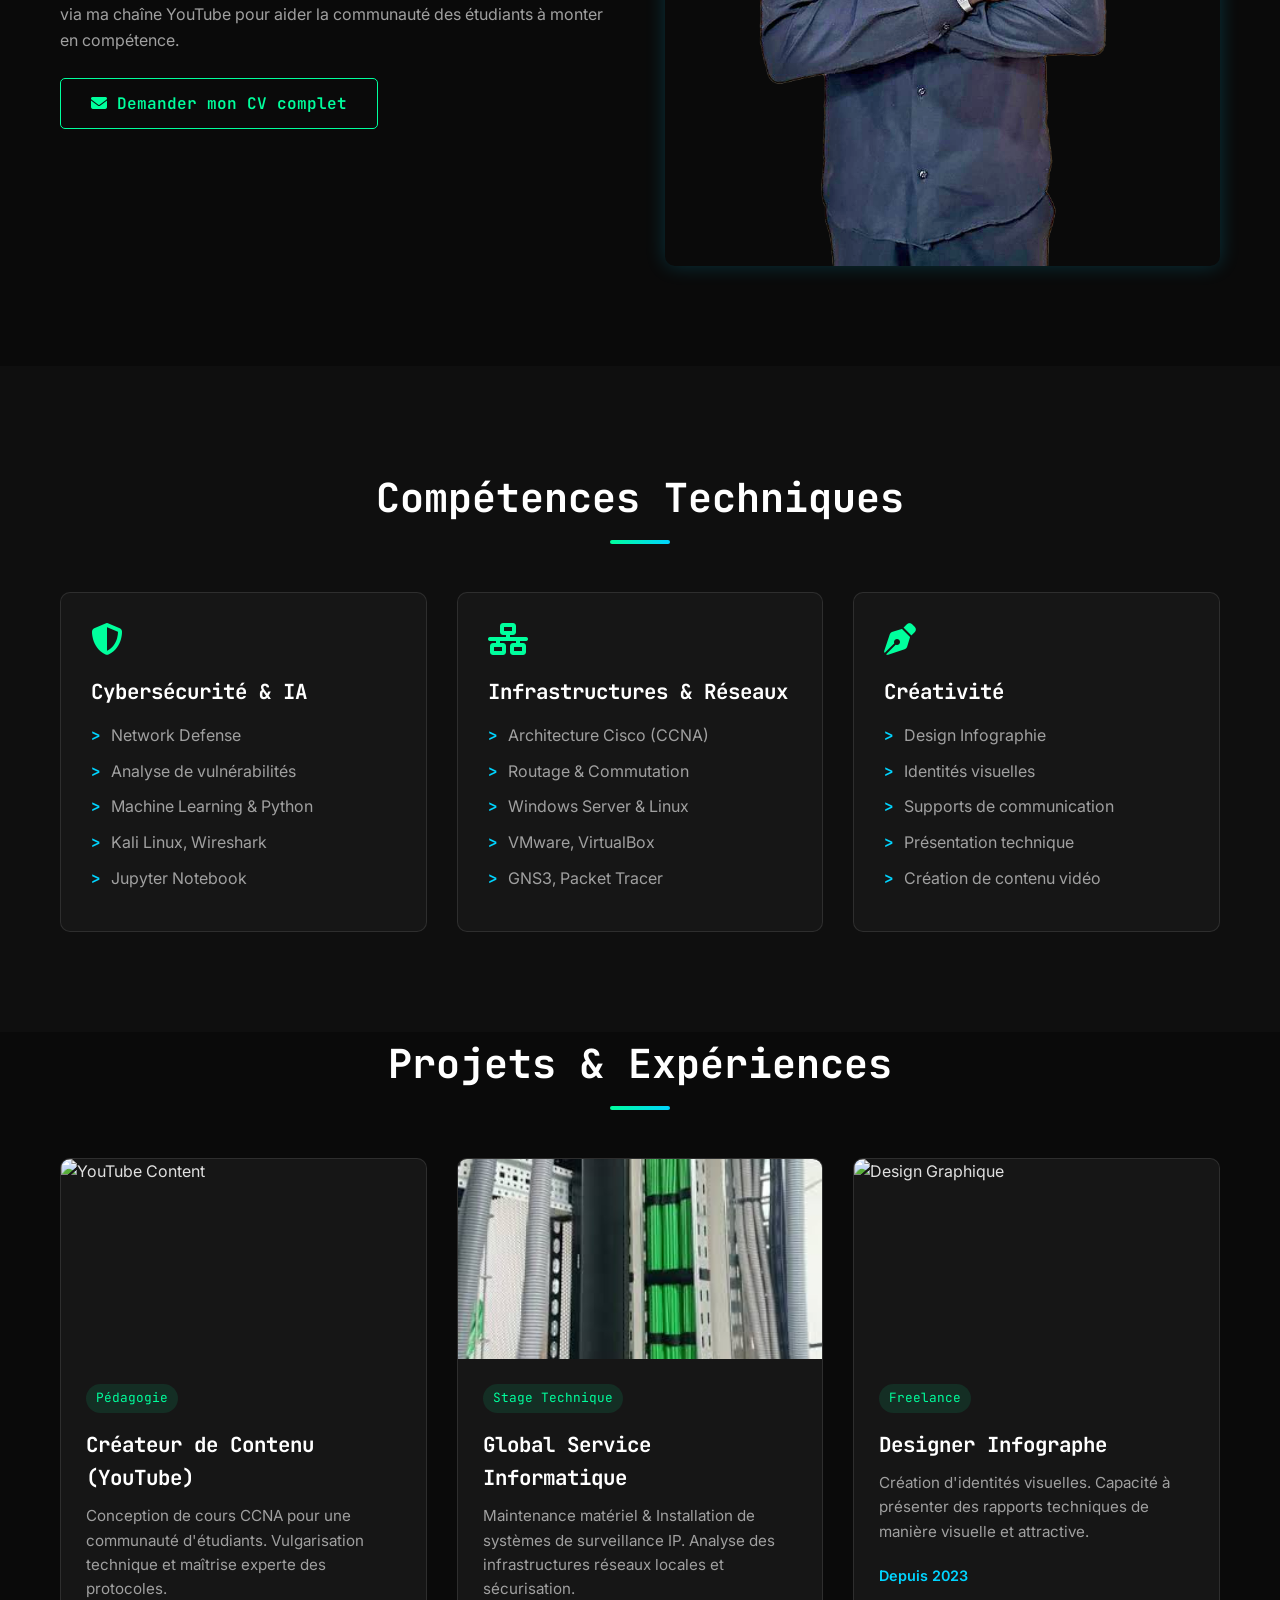
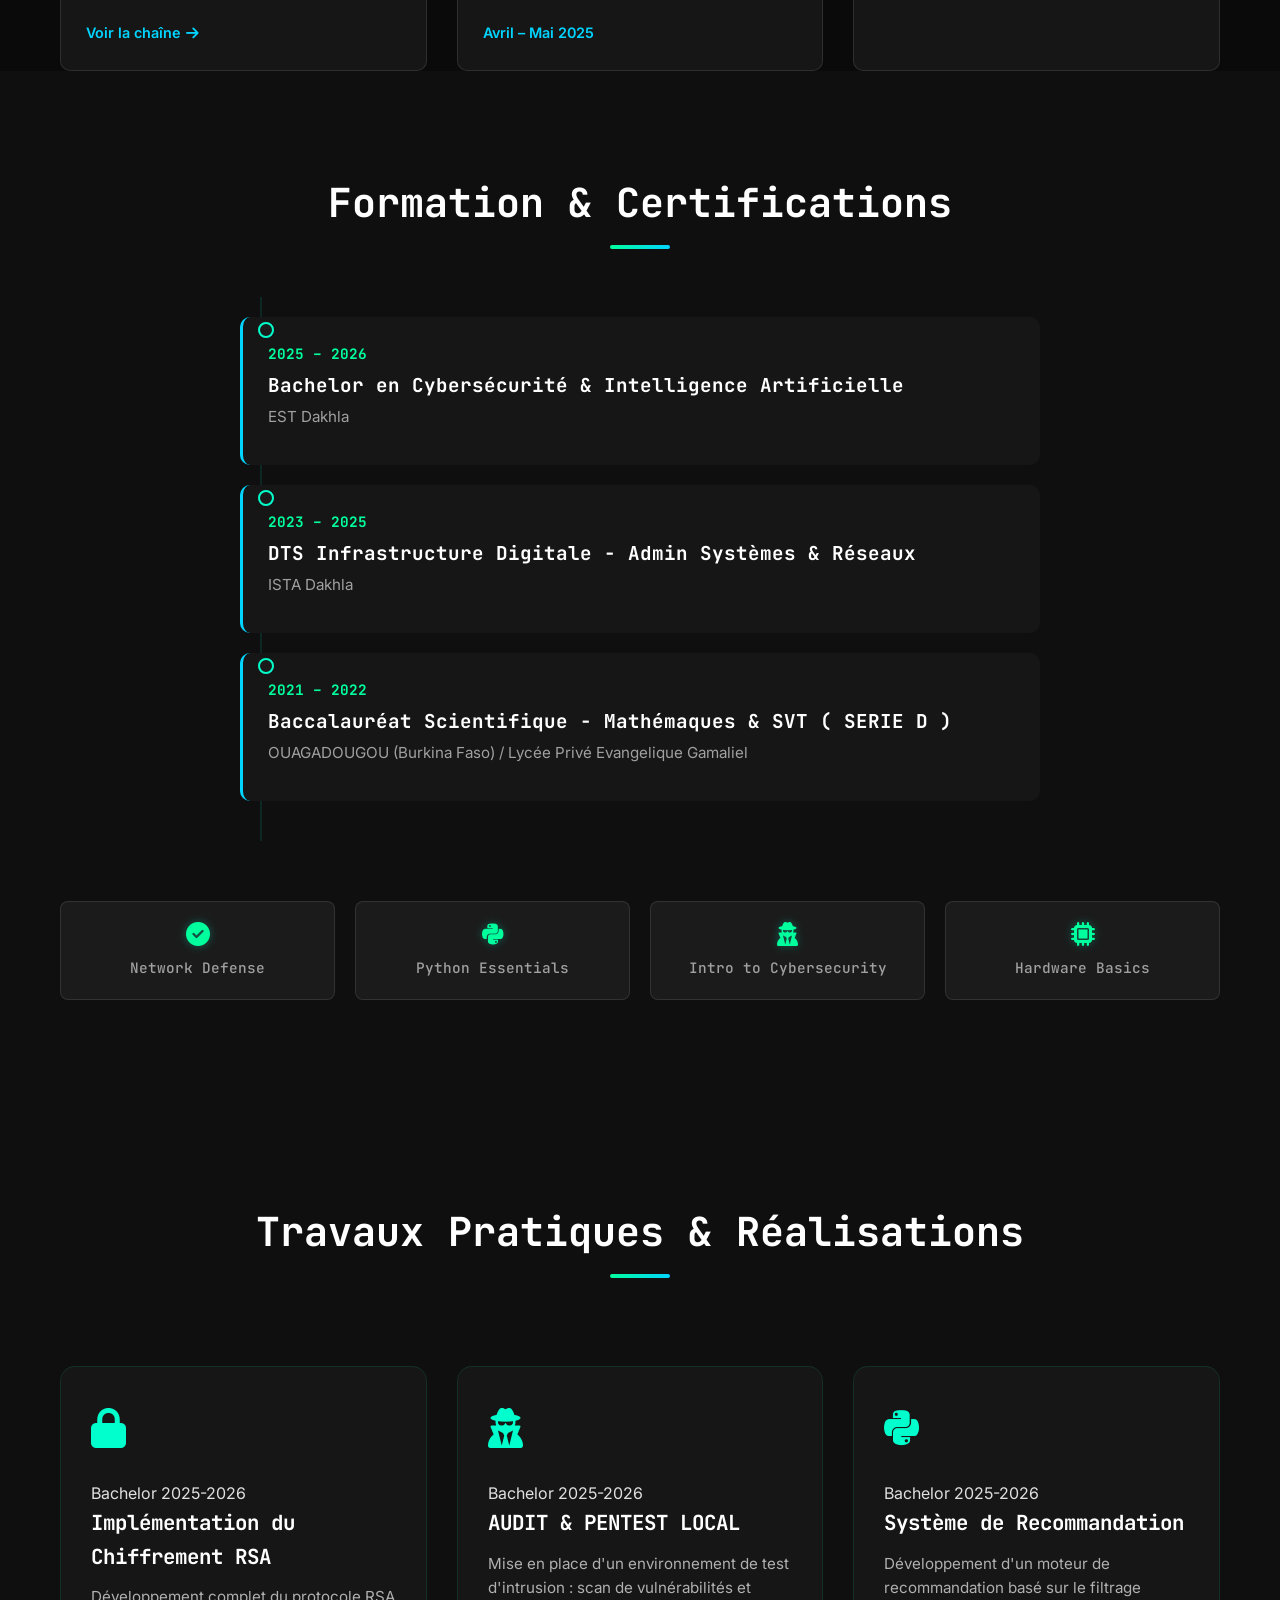
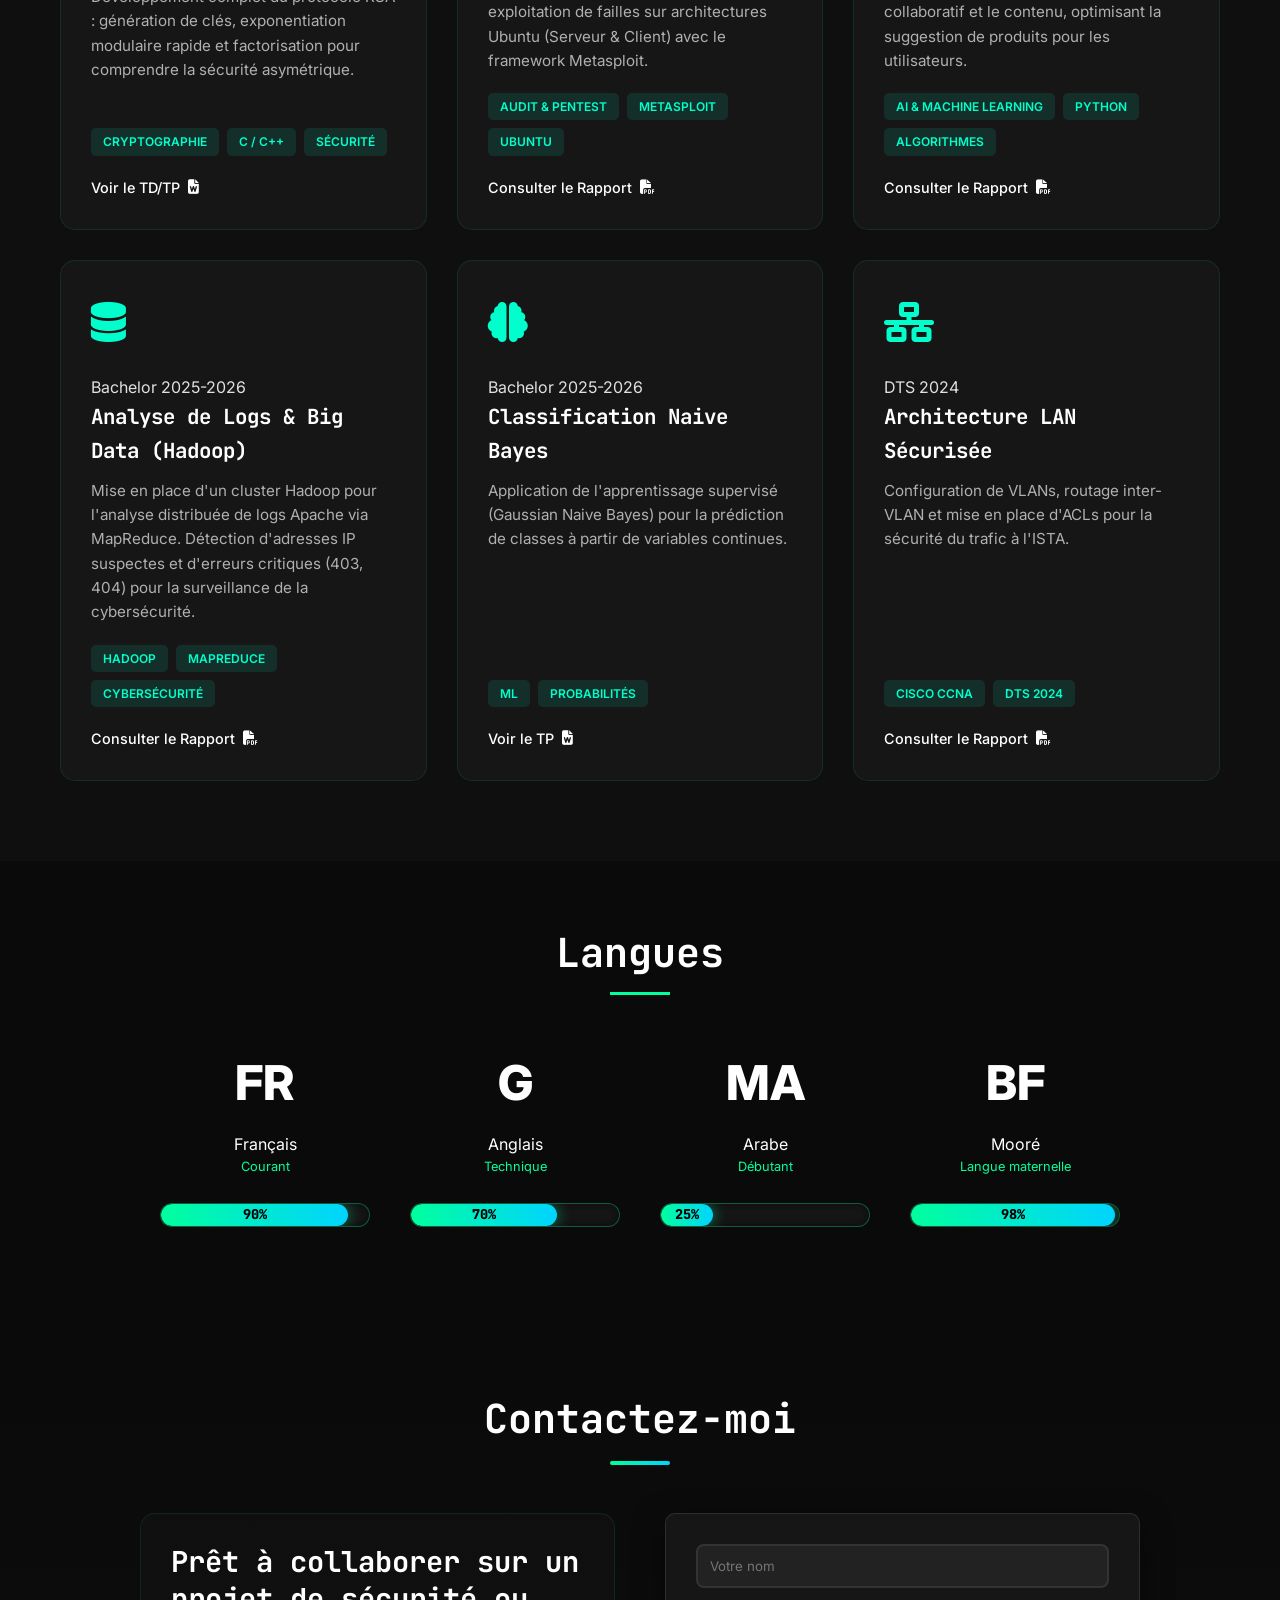
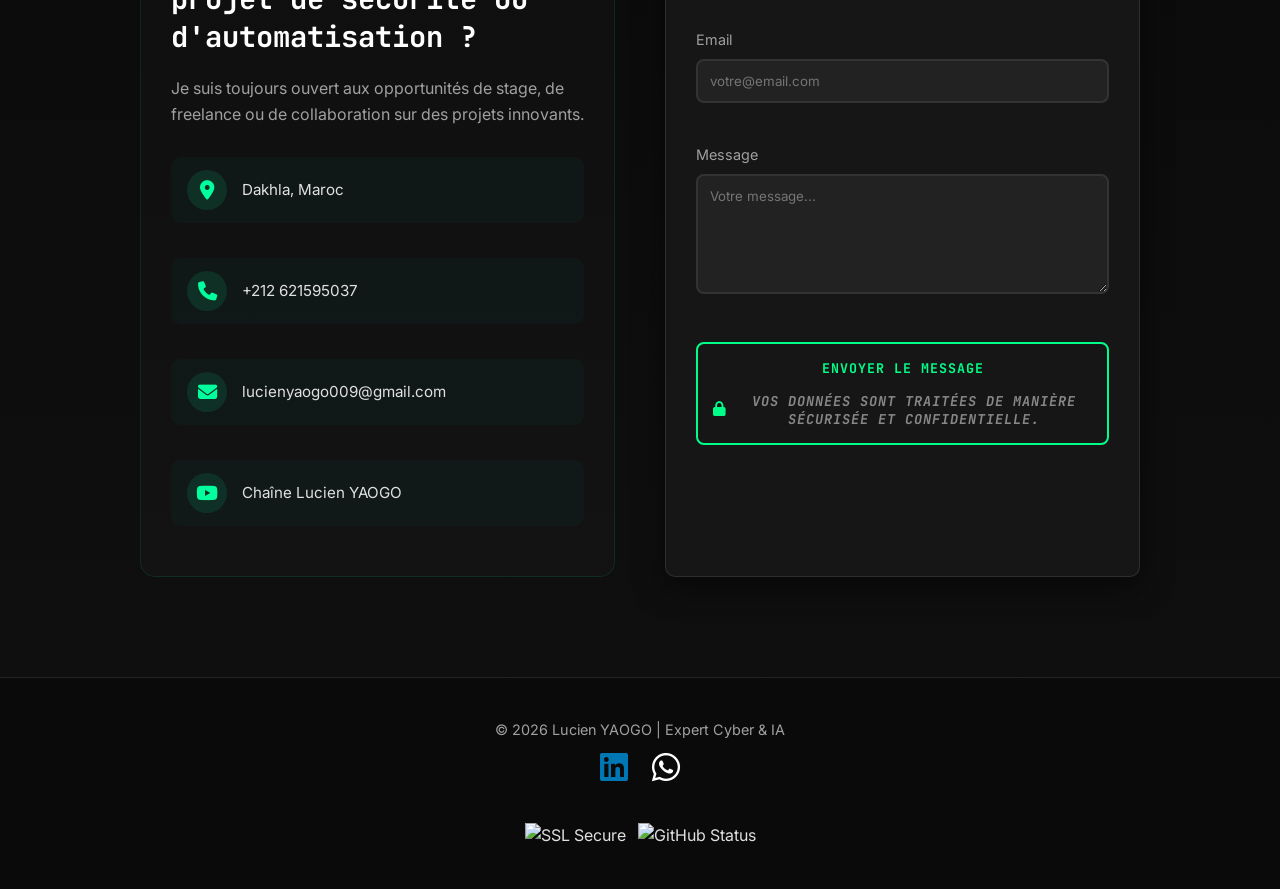
==== commit e21d3d9e: "Update index.html" ====
--- a/index.html
+++ b/index.html
@@ -58,7 +58,7 @@
             <span class="hero-subtitle">Cybersécurité | Intelligence Artificielle | Infrastructure Réseau</span>
             <h1 class="hero-title">Sécuriser les Infrastructures de Demain avec <span class="typing-text" id="typing-text"></span></h1>
             <p class="hero-desc">
-                Étudiant en Bachelor Cybersécurité & IA | Ex-Technicien Systèmes & Réseaux | Créateur de Contenu Tech.
+                Étudiant en Bachelor Cybersécurité & IA | Technicien Systèmes & Réseaux | Créateur de Contenu Tech.
             </p>
             <div class="hero-buttons">
                 <a href="#projects" class="btn btn-primary">Voir mes Projets</a>
@@ -364,7 +364,7 @@
     
                 <div class="lang-item" style="width: 100%;">
                     <span style="font-size: 3rem; font-weight: 800; color: #fff; font-family: 'Inter', sans-serif;">BF</span>
-                    <p style="color: #fff; margin-top: 10px; margin-bottom: 0;">Moré</p>
+                    <p style="color: #fff; margin-top: 10px; margin-bottom: 0;">Mooré</p>
                     <p style="color: #00ff9d; font-size: 0.8rem; margin-bottom: 10px;">Langue maternelle</p>
                     <div class="progress-container">
                         <div class="progress-bar" data-target="98%">
@@ -459,6 +459,13 @@
                 </i>
             </a>
 
+            <a href="https://wa.me/226XXXXXXXX" target="_blank" style="text-decoration: none;">
+                <i class="fab fa-whatsapp" style="font-size: 2rem; color: #fff; transition: 0.3s; padding: 10px;" 
+                   onmouseover="this.style.color='#25D366'; this.style.textShadow='0 0 10px #25D366'" 
+                   onmouseout="this.style.color='#fff'; this.style.textShadow='none'">
+                </i>
+            </a>
+
             <div class="badges" style="display: flex; gap: 10px; justify-content: center; align-items: center; margin-bottom: 10px;"></div>
             
             <div class="stats-footer" style="margin-top: 30px; display: flex; flex-direction: column; align-items: center; gap: 15px;">
